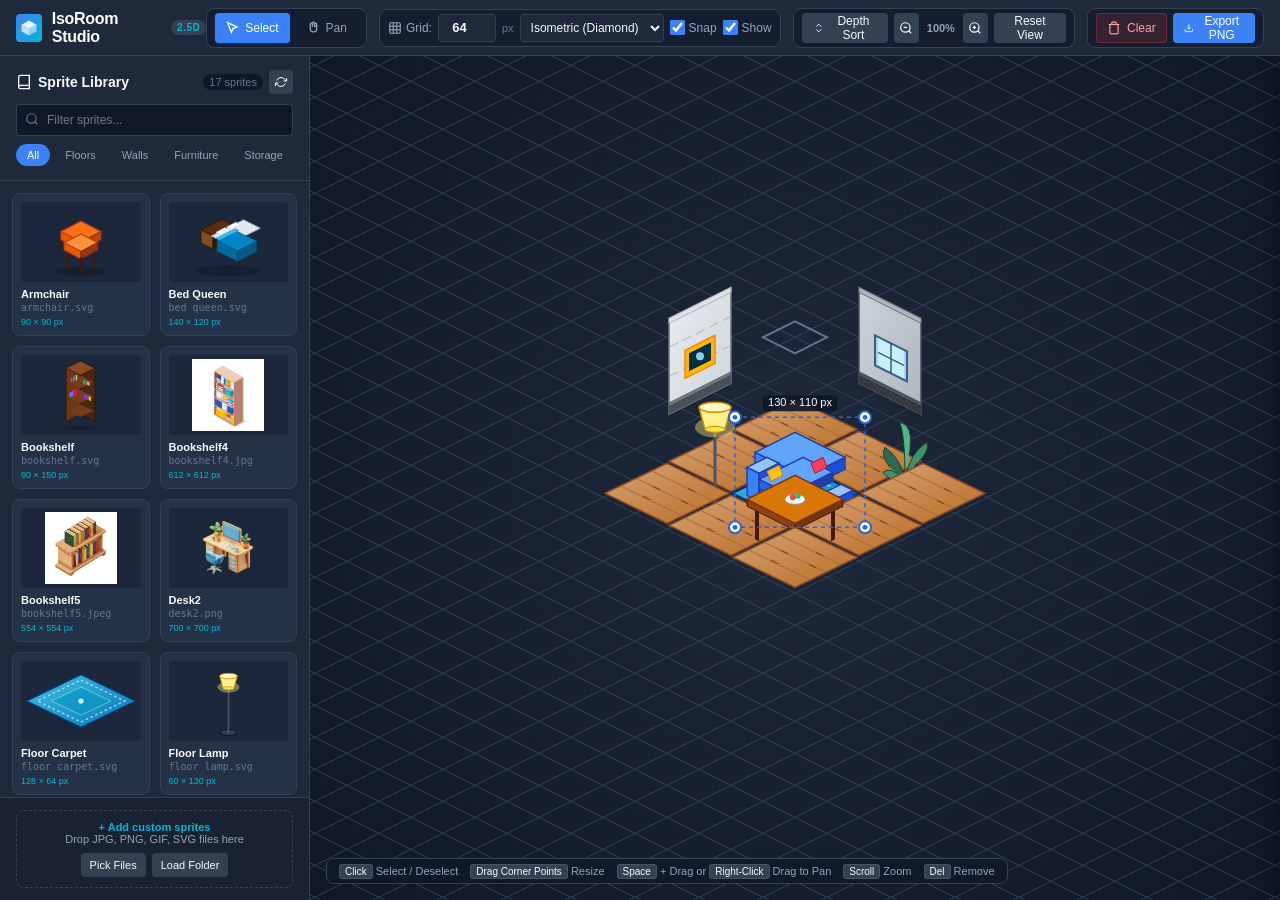
==== index.html @ b2d7d038 "initial" ====
<!DOCTYPE html>
<html lang="en">
<head>
  <meta charset="UTF-8">
  <meta name="viewport" content="width=device-width, initial-scale=1.0">
  <title>Isometric Room Designer</title>
  <link rel="stylesheet" href="css/style.css">
  <link rel="icon" href="data:image/svg+xml,<svg xmlns='http://www.w3.org/2000/svg' viewBox='0 0 24 24' fill='%233b82f6'><polygon points='12,2 22,7 12,12 2,7'/><polygon points='2,7 12,12 12,22 2,17' fill='%231d4ed8'/><polygon points='22,7 12,12 12,22 22,17' fill='%232563eb'/></svg>">
</head>
<body>

  <!-- Top App Navigation & Toolbar -->
  <header class="app-header">
    <div class="brand">
      <div class="brand-icon">
        <svg width="18" height="18" viewBox="0 0 24 24" fill="currentColor">
          <polygon points="12,2 22,7.5 12,13 2,7.5" opacity="0.9"/>
          <polygon points="2,7.5 12,13 12,22 2,16.5" opacity="0.7"/>
          <polygon points="22,7.5 12,13 12,22 22,16.5" opacity="0.5"/>
        </svg>
      </div>
      <h1>IsoRoom Studio</h1>
      <span class="brand-badge">2.5D</span>
    </div>

    <div class="toolbar">
      <!-- Tool Selection (Select vs Pan) -->
      <div class="tool-group">
        <button id="btnToolSelect" class="btn btn-tool active" title="Select Tool (V) - Click to select and move sprites">
          <svg width="13" height="13" viewBox="0 0 24 24" fill="none" stroke="currentColor" stroke-width="2.5">
            <path d="M3 3l7 18 3-7 7-3L3 3z"/>
          </svg>
          Select
        </button>
        <button id="btnToolPan" class="btn btn-tool" title="Pan Tool (H) - Drag anywhere to pan the room canvas">
          <svg width="13" height="13" viewBox="0 0 24 24" fill="none" stroke="currentColor" stroke-width="2.5">
            <path d="M18 11V6a2 2 0 0 0-2-2 2 2 0 0 0-2 2v3M14 10V4a2 2 0 0 0-2-2 2 2 0 0 0-2 2v6M10 10.5V6a2 2 0 0 0-2-2 2 2 0 0 0-2 2v8M6 14a6 6 0 0 0 12 0v-3a2 2 0 0 0-2-2 2 2 0 0 0-2 2"/>
          </svg>
          Pan
        </button>
      </div>

      <!-- Grid Controls -->
      <div class="tool-group">
        <label for="gridSizeInput" title="Tile width for grid">
          <svg width="14" height="14" viewBox="0 0 24 24" fill="none" stroke="currentColor" stroke-width="2">
            <rect x="3" y="3" width="18" height="18" rx="2"/>
            <line x1="3" y1="9" x2="21" y2="9"/>
            <line x1="3" y1="15" x2="21" y2="15"/>
            <line x1="9" y1="3" x2="9" y2="21"/>
            <line x1="15" y1="3" x2="15" y2="21"/>
          </svg>
          Grid:
        </label>
        <input type="number" id="gridSizeInput" class="tool-input-number" min="8" max="256" step="8" value="64" title="Grid Size (px)">
        <span style="font-size: 11px; color: var(--text-dim);">px</span>

        <select id="gridTypeSelect" class="tool-select" title="Grid Projection Style">
          <option value="isometric" selected>Isometric (Diamond)</option>
          <option value="rectangular">Orthogonal (Square)</option>
        </select>

        <label class="toggle-label" title="Snap sprite movement to grid">
          <input type="checkbox" id="snapToggle" checked>
          Snap
        </label>

        <label class="toggle-label" title="Show/Hide grid lines">
          <input type="checkbox" id="showGridToggle" checked>
          Show
        </label>
      </div>

      <!-- Depth Sorting & View Tools -->
      <div class="tool-group">
        <button id="btnAutoSort" class="btn" title="Sort sprites by isometric depth (bottom Y)">
          <svg width="14" height="14" viewBox="0 0 24 24" fill="none" stroke="currentColor" stroke-width="2">
            <polyline points="7 15 12 20 17 15"/>
            <polyline points="7 9 12 4 17 9"/>
          </svg>
          Depth Sort
        </button>

        <button id="btnZoomOut" class="btn btn-icon-only" title="Zoom Out (-)">
          <svg width="14" height="14" viewBox="0 0 24 24" fill="none" stroke="currentColor" stroke-width="2">
            <circle cx="11" cy="11" r="8"/><line x1="21" y1="21" x2="16.65" y2="16.65"/><line x1="8" y1="11" x2="14" y2="11"/>
          </svg>
        </button>
        <span id="zoomPercent" style="font-size: 11px; font-weight: 600; width: 38px; text-align: center; color: var(--text-muted);">100%</span>
        <button id="btnZoomIn" class="btn btn-icon-only" title="Zoom In (+)">
          <svg width="14" height="14" viewBox="0 0 24 24" fill="none" stroke="currentColor" stroke-width="2">
            <circle cx="11" cy="11" r="8"/><line x1="21" y1="21" x2="16.65" y2="16.65"/><line x1="11" y1="8" x2="11" y2="14"/><line x1="8" y1="11" x2="14" y2="11"/>
          </svg>
        </button>
        <button id="btnResetView" class="btn" title="Center view & reset zoom">Reset View</button>
      </div>

      <!-- Project Actions -->
      <div class="tool-group">
        <button id="btnClear" class="btn btn-danger" title="Clear all sprites from canvas">
          <svg width="14" height="14" viewBox="0 0 24 24" fill="none" stroke="currentColor" stroke-width="2">
            <polyline points="3 6 5 6 21 6"/><path d="M19 6v14a2 2 0 0 1-2 2H7a2 2 0 0 1-2-2V6m3 0V4a2 2 0 0 1 2-2h4a2 2 0 0 1 2 2v2"/>
          </svg>
          Clear
        </button>
        <button id="btnExport" class="btn btn-primary" title="Export canvas drawing as PNG image">
          <svg width="14" height="14" viewBox="0 0 24 24" fill="none" stroke="currentColor" stroke-width="2">
            <path d="M21 15v4a2 2 0 0 1-2 2H5a2 2 0 0 1-2-2v-4"/><polyline points="7 10 12 15 17 10"/><line x1="12" y1="15" x2="12" y2="3"/>
          </svg>
          Export PNG
        </button>
      </div>
    </div>
  </header>

  <!-- Main Work Area -->
  <main class="app-body">

    <!-- Left Sidebar: Sprite Library -->
    <aside class="sidebar-library">
      <div class="library-header">
        <div class="library-title">
          <h2>
            <svg width="16" height="16" viewBox="0 0 24 24" fill="none" stroke="currentColor" stroke-width="2">
              <path d="M4 19.5A2.5 2.5 0 0 1 6.5 17H20"/>
              <path d="M6.5 2H20v20H6.5A2.5 2.5 0 0 1 4 19.5v-15A2.5 2.5 0 0 1 6.5 2z"/>
            </svg>
            Sprite Library
          </h2>
          <div style="display: flex; align-items: center; gap: 6px;">
            <span id="libraryCount" class="library-count">0 sprites</span>
            <button id="btnRefreshLibrary" class="btn btn-icon-only" style="width: 24px; height: 24px; padding: 0;" title="Refresh & re-scan assets folder">
              <svg width="12" height="12" viewBox="0 0 24 24" fill="none" stroke="currentColor" stroke-width="2">
                <polyline points="23 4 23 10 17 10"/>
                <polyline points="1 20 1 14 7 14"/>
                <path d="M3.51 9a9 9 0 0 1 14.85-3.36L23 10M1 14l4.64 4.36A9 9 0 0 0 20.49 15"/>
              </svg>
            </button>
          </div>
        </div>

        <div class="search-box">
          <svg class="search-icon" width="14" height="14" viewBox="0 0 24 24" fill="none" stroke="currentColor" stroke-width="2">
            <circle cx="11" cy="11" r="8"/><line x1="21" y1="21" x2="16.65" y2="16.65"/>
          </svg>
          <input type="text" id="spriteSearchInput" placeholder="Filter sprites...">
        </div>

        <div class="category-tabs" id="categoryTabs">
          <!-- Rendered dynamically -->
        </div>
      </div>

      <!-- Scrollable Library Grid -->
      <div class="library-grid" id="libraryGrid">
        <!-- Rendered dynamically -->
      </div>

      <!-- Upload Custom Sprites Dropzone -->
      <div class="library-upload">
        <div class="upload-dropzone" id="uploadDropzone">
          <input type="file" id="spriteFileInput" multiple accept="image/*,.svg,.png,.jpg,.jpeg,.gif,.webp" style="display: none;">
          <input type="file" id="folderFileInput" webkitdirectory directory multiple style="display: none;">
          <p class="upload-text">
            <span class="upload-highlight">+ Add custom sprites</span>
            <br>Drop JPG, PNG, GIF, SVG files here
          </p>
          <div style="display: flex; gap: 6px; margin-top: 8px; justify-content: center;">
            <button type="button" id="btnPickFiles" class="btn" style="height: 24px; font-size: 11px; padding: 0 8px;">Pick Files</button>
            <button type="button" id="btnPickFolder" class="btn" style="height: 24px; font-size: 11px; padding: 0 8px;" title="Select entire assets folder to import all images at once">Load Folder</button>
          </div>
        </div>
      </div>
    </aside>

    <!-- Center Canvas Workspace -->
    <section class="canvas-viewport" id="canvasViewport">
      <canvas id="roomCanvas"></canvas>

      <!-- Keyboard & Navigation Hint -->
      <div class="canvas-hint">
        <span><kbd>Click</kbd> Select / Deselect</span>
        <span><kbd>Drag Corner Points</kbd> Resize</span>
        <span><kbd>Space</kbd> + Drag or <kbd>Right-Click</kbd> Drag to Pan</span>
        <span><kbd>Scroll</kbd> Zoom</span>
        <span><kbd>Del</kbd> Remove</span>
      </div>
    </section>

    <!-- Slide-out Inspector Panel (Right) -->
    <aside class="inspector-panel" id="inspectorPanel">
      <div class="inspector-header">
        <h3 class="inspector-title">
          <svg width="15" height="15" viewBox="0 0 24 24" fill="none" stroke="currentColor" stroke-width="2">
            <circle cx="12" cy="12" r="10"/><line x1="12" y1="16" x2="12" y2="12"/><line x1="12" y1="8" x2="12.01" y2="8"/>
          </svg>
          Sprite Inspector
        </h3>
        <button id="btnCloseInspector" class="btn-close-inspector" title="Close Panel (Deselect)">✕</button>
      </div>

      <div class="inspector-body">
        <!-- Selected Sprite Preview -->
        <div class="inspector-preview-box">
          <img id="inspPreviewImg" src="" alt="Selected Sprite">
        </div>

        <!-- Remove Background Action -->
        <button id="btnOpenBgRemover" class="btn btn-wand" style="width: 100%; height: 32px;" title="Remove white or solid background and make transparent">
          <svg width="14" height="14" viewBox="0 0 24 24" fill="none" stroke="currentColor" stroke-width="2">
            <path d="M15 4V2m0 16v-2m6-6h-2M4 12H2m15.5-5.5l-1.5 1.5M6 18l-1.5 1.5M17.5 17.5L16 16M6 6L4.5 4.5M14 9l-9 9 2 2 9-9z"/>
          </svg>
          Remove Background
        </button>

        <!-- File Details -->
        <div class="inspector-section">
          <span class="section-label">Sprite Details</span>
          <div class="info-table">
            <div class="info-row">
              <span class="info-key">Filename</span>
              <span class="info-val" id="inspFilename">-</span>
            </div>
            <div class="info-row">
              <span class="info-key">Original Size</span>
              <span class="info-val" id="inspOrigDimensions">-</span>
            </div>
            <div class="info-row">
              <span class="info-key">Canvas Position</span>
              <span class="info-val" id="inspPosition">X: 0, Y: 0</span>
            </div>
          </div>
        </div>

        <!-- Dimensions & Resize Controls -->
        <div class="inspector-section">
          <span class="section-label">Resize Sprite</span>
          <div class="dimension-editor">
            <div class="dim-row">
              <div class="dim-input-group">
                <label for="inspWidthInput">Width</label>
                <div class="dim-input-wrapper">
                  <input type="number" id="inspWidthInput" min="10" step="1">
                  <span class="dim-unit">px</span>
                </div>
              </div>

              <!-- Aspect Lock Toggle -->
              <div class="dim-aspect-lock">
                <button type="button" id="btnToggleAspect" title="Aspect Ratio Locked (Click to toggle)">
                  <svg id="aspectLockIcon" width="16" height="16" viewBox="0 0 24 24" fill="none" stroke="currentColor" stroke-width="2">
                    <rect x="3" y="11" width="18" height="11" rx="2" ry="2"/>
                    <path d="M7 11V7a5 5 0 0 1 10 0v4"/>
                  </svg>
                </button>
              </div>

              <div class="dim-input-group">
                <label for="inspHeightInput">Height</label>
                <div class="dim-input-wrapper">
                  <input type="number" id="inspHeightInput" min="10" step="1">
                  <span class="dim-unit">px</span>
                </div>
              </div>
            </div>

            <!-- Quick Scale Presets -->
            <div class="preset-buttons">
              <button class="preset-btn" data-scale="0.5">50%</button>
              <button class="preset-btn" data-scale="0.75">75%</button>
              <button class="preset-btn" data-scale="1.0">100%</button>
              <button class="preset-btn" data-scale="1.5">150%</button>
              <button class="preset-btn" data-scale="2.0">200%</button>
            </div>

            <!-- Prominent Set Button -->
            <button id="btnSetDimensions" class="btn btn-primary btn-set-dimensions" title="Apply entered dimensions to the sprite on canvas">
              <svg width="14" height="14" viewBox="0 0 24 24" fill="none" stroke="currentColor" stroke-width="2">
                <polyline points="20 6 9 17 4 12"/>
              </svg>
              Set Dimensions
            </button>
          </div>
        </div>

        <!-- Layer Ordering -->
        <div class="inspector-section">
          <span class="section-label">Layer Arrangement</span>
          <div class="layer-controls">
            <button id="btnBringForward" class="btn" title="Bring Forward">
              <svg width="13" height="13" viewBox="0 0 24 24" fill="none" stroke="currentColor" stroke-width="2">
                <polyline points="18 15 12 9 6 15"/>
              </svg>
              Forward
            </button>
            <button id="btnSendBackward" class="btn" title="Send Backward">
              <svg width="13" height="13" viewBox="0 0 24 24" fill="none" stroke="currentColor" stroke-width="2">
                <polyline points="6 9 12 15 18 9"/>
              </svg>
              Backward
            </button>
            <button id="btnBringToFront" class="btn" title="Bring to Front">
              <svg width="13" height="13" viewBox="0 0 24 24" fill="none" stroke="currentColor" stroke-width="2">
                <polyline points="18 12 12 6 6 12"/><polyline points="18 18 12 12 6 18"/>
              </svg>
              To Front
            </button>
            <button id="btnSendToBack" class="btn" title="Send to Back">
              <svg width="13" height="13" viewBox="0 0 24 24" fill="none" stroke="currentColor" stroke-width="2">
                <polyline points="6 6 12 12 18 6"/><polyline points="6 12 12 18 18 12"/>
              </svg>
              To Back
            </button>
          </div>
        </div>

        <!-- Inspector Actions: Duplicate & Remove -->
        <div class="inspector-actions">
          <button id="btnDuplicate" class="btn" title="Duplicate selected sprite (Ctrl+D)">
            <svg width="14" height="14" viewBox="0 0 24 24" fill="none" stroke="currentColor" stroke-width="2">
              <rect x="9" y="9" width="13" height="13" rx="2" ry="2"/>
              <path d="M5 15H4a2 2 0 0 1-2-2V4a2 2 0 0 1 2-2h9a2 2 0 0 1 2 2v1"/>
            </svg>
            Duplicate Sprite
          </button>
          <button id="btnRemoveSprite" class="btn btn-danger" title="Remove sprite from canvas (Del)">
            <svg width="14" height="14" viewBox="0 0 24 24" fill="none" stroke="currentColor" stroke-width="2">
              <polyline points="3 6 5 6 21 6"/><path d="M19 6v14a2 2 0 0 1-2 2H7a2 2 0 0 1-2-2V6m3 0V4a2 2 0 0 1 2-2h4a2 2 0 0 1 2 2v2"/>
            </svg>
            Remove Sprite
          </button>
        </div>
      </div>
    </aside>

  </main>

  <div class="toast-container" id="toastContainer"></div>

  <!-- Background Removal Modal -->
  <div class="modal-backdrop" id="bgRemoverModal">
    <div class="modal-dialog">
      <div class="modal-header">
        <h3 class="modal-title">
          <svg width="18" height="18" viewBox="0 0 24 24" fill="none" stroke="currentColor" stroke-width="2">
            <path d="M14 9l-9 9 2 2 9-9z"/><path d="M18 2v4m2-2h-4"/>
          </svg>
          Remove Background &amp; Make Transparent
        </h3>
        <button id="btnCloseBgModal" class="btn-close-inspector" title="Close">✕</button>
      </div>

      <div class="modal-body">
        <!-- Split Before / After View -->
        <div class="bg-compare-grid">
          <div class="compare-col">
            <div class="compare-header">Original Image</div>
            <div class="compare-view-box">
              <img id="bgOriginalImg" src="" alt="Original" style="cursor: crosshair;">
            </div>
          </div>
          <div class="compare-col">
            <div class="compare-header">
              <span>Transparent Result</span>
              <span style="font-size: 10px; color: var(--accent); text-transform: none;">Checkerboard = Transparent</span>
            </div>
            <div class="compare-view-box transparency-checker">
              <canvas id="bgResultCanvas"></canvas>
            </div>
          </div>
        </div>

        <!-- Controls Card -->
        <div class="bg-controls-card">
          <div class="bg-controls-row">
            <!-- Background Color Picker -->
            <div class="bg-control-item">
              <label for="bgColorPicker">Background Color:</label>
              <div class="color-picker-wrap">
                <input type="color" id="bgColorPicker" class="color-swatch-input" value="#ffffff">
                <span id="bgColorHex" style="font-family: monospace; font-size: 12px; color: var(--text-muted);">#ffffff</span>
                <button type="button" id="btnEyedropper" class="btn" style="height: 28px; padding: 0 8px; font-size: 11px;" title="Pick color by clicking on original image">
                  <svg width="12" height="12" viewBox="0 0 24 24" fill="none" stroke="currentColor" stroke-width="2">
                    <path d="M19 11l-8-8-8.5 8.5a2.12 2.12 0 0 0 0 3L6 18l1.5-1.5L9 18l6-6"/>
                  </svg>
                  Eyedrop
                </button>
              </div>
            </div>

            <!-- Tolerance Slider -->
            <div class="bg-control-item">
              <label for="bgTolerance">Tolerance: <span id="bgToleranceVal" style="color: var(--primary); font-weight: 700;">20%</span></label>
              <div class="tolerance-slider-wrap">
                <input type="range" id="bgTolerance" class="tolerance-slider" min="1" max="80" value="20">
              </div>
            </div>
          </div>

          <div class="bg-controls-row">
            <!-- Mode Radio -->
            <div class="bg-control-item">
              <label>Detection:</label>
              <div class="mode-radio-group">
                <label class="mode-radio-label" title="Only removes background from outer borders inward, keeping white details inside intact">
                  <input type="radio" name="bgMode" value="contiguous" checked>
                  Edges only (Recommended)
                </label>
                <label class="mode-radio-label" title="Removes matching color everywhere in the image">
                  <input type="radio" name="bgMode" value="global">
                  Entire image
                </label>
              </div>
            </div>

            <!-- Smooth Edges Toggle -->
            <div class="bg-control-item">
              <label class="toggle-label" title="Blends edges smoothly to avoid jagged white outlines">
                <input type="checkbox" id="bgSmoothEdges" checked>
                Smooth Edges (Anti-alias)
              </label>
            </div>
          </div>
        </div>
      </div>

      <div class="modal-footer">
        <button id="btnCancelBgModal" class="btn">Cancel</button>

        <div class="modal-footer-actions">
          <button id="btnDownloadTransparentPng" class="btn" title="Download transparent PNG file to your computer">
            <svg width="14" height="14" viewBox="0 0 24 24" fill="none" stroke="currentColor" stroke-width="2">
              <path d="M21 15v4a2 2 0 0 1-2 2H5a2 2 0 0 1-2-2v-4"/><polyline points="7 10 12 15 17 10"/><line x1="12" y1="15" x2="12" y2="3"/>
            </svg>
            Download PNG
          </button>
          <button id="btnSaveToAssets" class="btn" title="Save directly into assets/sprites folder on disk">
            <svg width="14" height="14" viewBox="0 0 24 24" fill="none" stroke="currentColor" stroke-width="2">
              <path d="M19 21H5a2 2 0 0 1-2-2V5a2 2 0 0 1 2-2h11l5 5v11a2 2 0 0 1-2 2z"/>
              <polyline points="17 21 17 13 7 13 7 21"/>
            </svg>
            Save to Assets
          </button>
          <button id="btnApplyTransparent" class="btn btn-primary" title="Apply transparent background to sprite on canvas">
            <svg width="14" height="14" viewBox="0 0 24 24" fill="none" stroke="currentColor" stroke-width="2">
              <polyline points="20 6 9 17 4 12"/>
            </svg>
            Apply to Sprite
          </button>
        </div>
      </div>
    </div>
  </div>

  <!-- Scripts -->
  <script src="assets/manifest.js"></script>
  <script src="js/sprites.js"></script>
  <script src="js/bg_remover.js"></script>
  <script src="js/canvas.js"></script>
  <script src="js/app.js"></script>
</body>
</html>
---- css/style.css ----
/* ==========================================================================
   Isometric Room Designer - Stylesheet
   ========================================================================== */

:root {
  --bg-main: #0f172a;
  --bg-panel: #1e293b;
  --bg-panel-light: #334155;
  --bg-card: #243248;
  --bg-card-hover: #2d3d57;
  --border-color: #334155;
  --border-focus: #3b82f6;
  --text-main: #f8fafc;
  --text-muted: #94a3b8;
  --text-dim: #64748b;
  --primary: #3b82f6;
  --primary-hover: #2563eb;
  --accent: #06b6d4;
  --danger: #ef4444;
  --danger-hover: #dc2626;
  --success: #10b981;
  --radius-sm: 4px;
  --radius-md: 8px;
  --radius-lg: 12px;
  --shadow-sm: 0 1px 3px rgba(0, 0, 0, 0.3);
  --shadow-md: 0 4px 12px rgba(0, 0, 0, 0.4);
  --shadow-lg: 0 10px 25px rgba(0, 0, 0, 0.5);
  --sidebar-width: 310px;
  --inspector-width: 320px;
  --header-height: 56px;
  --transition: all 0.2s cubic-bezier(0.16, 1, 0.3, 1);
}

* {
  box-sizing: border-box;
  margin: 0;
  padding: 0;
}

body {
  font-family: -apple-system, BlinkMacSystemFont, "Segoe UI", Roboto, Helvetica, Arial, sans-serif;
  background-color: var(--bg-main);
  color: var(--text-main);
  overflow: hidden;
  height: 100vh;
  width: 100vw;
  display: flex;
  flex-direction: column;
  user-select: none;
}

/* Header / App Bar */
.app-header {
  height: var(--header-height);
  background-color: var(--bg-panel);
  border-bottom: 1px solid var(--border-color);
  display: flex;
  align-items: center;
  justify-content: space-between;
  padding: 0 16px;
  z-index: 30;
  flex-shrink: 0;
}

.brand {
  display: flex;
  align-items: center;
  gap: 10px;
}

.brand-icon {
  width: 28px;
  height: 28px;
  display: flex;
  align-items: center;
  justify-content: center;
  background: linear-gradient(135deg, #3b82f6, #06b6d4);
  border-radius: var(--radius-sm);
  color: white;
}

.brand h1 {
  font-size: 16px;
  font-weight: 700;
  letter-spacing: -0.3px;
  color: #fff;
}

.brand-badge {
  font-size: 10px;
  text-transform: uppercase;
  font-weight: 700;
  letter-spacing: 0.5px;
  background: var(--bg-panel-light);
  color: var(--accent);
  padding: 2px 6px;
  border-radius: 999px;
}

/* Toolbar Controls */
.toolbar {
  display: flex;
  align-items: center;
  gap: 12px;
}

.tool-group {
  display: flex;
  align-items: center;
  gap: 6px;
  background: rgba(15, 23, 42, 0.6);
  padding: 4px 8px;
  border-radius: var(--radius-md);
  border: 1px solid var(--border-color);
}

.tool-group label {
  font-size: 12px;
  color: var(--text-muted);
  display: flex;
  align-items: center;
  gap: 4px;
}

.tool-input-number {
  width: 58px;
  height: 28px;
  background: var(--bg-panel);
  border: 1px solid var(--border-color);
  border-radius: var(--radius-sm);
  color: var(--text-main);
  text-align: center;
  font-size: 13px;
  font-weight: 600;
  outline: none;
}

.tool-input-number:focus {
  border-color: var(--primary);
}

.tool-select {
  height: 28px;
  background: var(--bg-panel);
  border: 1px solid var(--border-color);
  border-radius: var(--radius-sm);
  color: var(--text-main);
  font-size: 12px;
  padding: 0 6px;
  outline: none;
}

.tool-select:focus {
  border-color: var(--primary);
}

.btn {
  display: inline-flex;
  align-items: center;
  justify-content: center;
  gap: 6px;
  height: 30px;
  padding: 0 10px;
  font-size: 12px;
  font-weight: 500;
  border-radius: var(--radius-sm);
  border: 1px solid transparent;
  cursor: pointer;
  transition: var(--transition);
  outline: none;
  color: var(--text-main);
  background: var(--bg-panel-light);
}

.btn:hover {
  background: #475569;
}

.btn-tool {
  background: transparent;
  color: var(--text-muted);
}

.btn-tool:hover {
  background: var(--bg-panel-light);
  color: var(--text-main);
}

.btn-tool.active {
  background: var(--primary);
  color: white;
  box-shadow: 0 1px 3px rgba(37, 99, 235, 0.4);
}

.btn-primary {
  background: var(--primary);
  color: white;
}

.btn-primary:hover {
  background: var(--primary-hover);
}

.btn-danger {
  background: rgba(239, 68, 68, 0.15);
  border-color: rgba(239, 68, 68, 0.3);
  color: #fca5a5;
}

.btn-danger:hover {
  background: var(--danger);
  color: white;
}

.btn-icon-only {
  width: 30px;
  height: 30px;
  padding: 0;
}

.toggle-label {
  display: inline-flex;
  align-items: center;
  gap: 6px;
  cursor: pointer;
  font-size: 12px;
  color: var(--text-muted);
}

.toggle-label input[type="checkbox"] {
  accent-color: var(--primary);
  width: 15px;
  height: 15px;
  cursor: pointer;
}

/* Main Layout */
.app-body {
  flex: 1;
  display: flex;
  position: relative;
  overflow: hidden;
}

/* Sidebar (Library) */
.sidebar-library {
  width: var(--sidebar-width);
  background-color: var(--bg-panel);
  border-right: 1px solid var(--border-color);
  display: flex;
  flex-direction: column;
  flex-shrink: 0;
  z-index: 10;
}

.library-header {
  padding: 14px 16px 10px;
  border-bottom: 1px solid var(--border-color);
}

.library-title {
  display: flex;
  align-items: center;
  justify-content: space-between;
  margin-bottom: 10px;
}

.library-title h2 {
  font-size: 14px;
  font-weight: 600;
  color: var(--text-main);
  display: flex;
  align-items: center;
  gap: 6px;
}

.library-count {
  font-size: 11px;
  color: var(--text-dim);
  background: var(--bg-main);
  padding: 2px 6px;
  border-radius: 10px;
}

.search-box {
  position: relative;
  margin-bottom: 8px;
}

.search-box input {
  width: 100%;
  height: 32px;
  background: var(--bg-main);
  border: 1px solid var(--border-color);
  border-radius: var(--radius-sm);
  color: var(--text-main);
  padding: 0 10px 0 30px;
  font-size: 12px;
  outline: none;
}

.search-box input:focus {
  border-color: var(--primary);
}

.search-icon {
  position: absolute;
  left: 9px;
  top: 8px;
  color: var(--text-dim);
  pointer-events: none;
}

.category-tabs {
  display: flex;
  gap: 4px;
  overflow-x: auto;
  padding-bottom: 4px;
  scrollbar-width: none;
}

.category-tabs::-webkit-scrollbar {
  display: none;
}

.cat-tab {
  padding: 4px 10px;
  font-size: 11px;
  font-weight: 500;
  background: transparent;
  color: var(--text-muted);
  border-radius: 999px;
  border: 1px solid transparent;
  cursor: pointer;
  white-space: nowrap;
  transition: var(--transition);
}

.cat-tab:hover {
  color: var(--text-main);
  background: var(--bg-panel-light);
}

.cat-tab.active {
  background: var(--primary);
  color: white;
}

/* Library Grid */
.library-grid {
  flex: 1;
  overflow-y: auto;
  padding: 12px;
  display: grid;
  grid-template-columns: repeat(2, 1fr);
  gap: 10px;
  align-content: start;
}

.sprite-card {
  background: var(--bg-card);
  border: 1px solid var(--border-color);
  border-radius: var(--radius-md);
  padding: 8px;
  display: flex;
  flex-direction: column;
  cursor: pointer;
  transition: var(--transition);
  position: relative;
  user-select: none;
}

.sprite-card:hover {
  background: var(--bg-card-hover);
  border-color: var(--primary);
  transform: translateY(-2px);
  box-shadow: var(--shadow-sm);
}

.sprite-thumb-wrap {
  width: 100%;
  height: 80px;
  display: flex;
  align-items: center;
  justify-content: center;
  background: rgba(15, 23, 42, 0.4);
  border-radius: var(--radius-sm);
  margin-bottom: 6px;
  overflow: hidden;
  padding: 4px;
}

.sprite-thumb {
  max-width: 100%;
  max-height: 100%;
  object-fit: contain;
  pointer-events: none;
}

.sprite-meta {
  display: flex;
  flex-direction: column;
  gap: 2px;
}

.sprite-name {
  font-size: 11px;
  font-weight: 600;
  color: var(--text-main);
  white-space: nowrap;
  overflow: hidden;
  text-overflow: ellipsis;
}

.sprite-filename {
  font-size: 10px;
  color: var(--text-dim);
  font-family: monospace;
  white-space: nowrap;
  overflow: hidden;
  text-overflow: ellipsis;
}

.sprite-dim-tag {
  font-size: 9px;
  color: var(--accent);
  margin-top: 2px;
}

.sprite-add-overlay {
  position: absolute;
  bottom: 8px;
  right: 8px;
  width: 22px;
  height: 22px;
  border-radius: 50%;
  background: var(--primary);
  color: white;
  display: flex;
  align-items: center;
  justify-content: center;
  opacity: 0;
  transform: scale(0.8);
  transition: var(--transition);
}

.sprite-wand-btn {
  position: absolute;
  top: 8px;
  right: 8px;
  width: 22px;
  height: 22px;
  border-radius: 50%;
  background: rgba(139, 92, 246, 0.85);
  color: white;
  display: flex;
  align-items: center;
  justify-content: center;
  border: none;
  cursor: pointer;
  opacity: 0;
  transform: scale(0.8);
  transition: var(--transition);
  z-index: 2;
}

.sprite-wand-btn:hover {
  background: #7c3aed;
  transform: scale(1.1);
}

.sprite-card:hover .sprite-add-overlay,
.sprite-card:hover .sprite-wand-btn {
  opacity: 1;
  transform: scale(1);
}

/* Upload Section */
.library-upload {
  padding: 12px 16px;
  border-top: 1px solid var(--border-color);
  background: rgba(15, 23, 42, 0.4);
}

.upload-dropzone {
  border: 1px dashed var(--border-color);
  border-radius: var(--radius-md);
  padding: 10px;
  text-align: center;
  cursor: pointer;
  transition: var(--transition);
}

.upload-dropzone:hover,
.upload-dropzone.drag-active {
  border-color: var(--accent);
  background: rgba(6, 182, 212, 0.08);
}

.upload-text {
  font-size: 11px;
  color: var(--text-muted);
}

.upload-highlight {
  color: var(--accent);
  font-weight: 600;
}

/* Canvas Viewport */
.canvas-viewport {
  flex: 1;
  height: 100%;
  position: relative;
  background: radial-gradient(circle at 50% 50%, #1e293b 0%, #0f172a 100%);
  overflow: hidden;
  cursor: default;
}

#roomCanvas {
  position: absolute;
  top: 0;
  left: 0;
  width: 100%;
  height: 100%;
  display: block;
}

/* Canvas Floating Hint */
.canvas-hint {
  position: absolute;
  bottom: 16px;
  left: 16px;
  background: rgba(15, 23, 42, 0.75);
  backdrop-filter: blur(8px);
  border: 1px solid var(--border-color);
  border-radius: var(--radius-md);
  padding: 6px 12px;
  font-size: 11px;
  color: var(--text-muted);
  display: flex;
  align-items: center;
  gap: 12px;
  pointer-events: none;
  z-index: 5;
}

.canvas-hint kbd {
  background: var(--bg-panel-light);
  color: var(--text-main);
  padding: 1px 5px;
  border-radius: 3px;
  font-size: 10px;
  font-family: inherit;
  border: 1px solid rgba(255, 255, 255, 0.1);
}

/* ==========================================================================
   Slide-out Inspector Panel (Right)
   ========================================================================== */
.inspector-panel {
  position: absolute;
  top: 0;
  right: 0;
  bottom: 0;
  width: var(--inspector-width);
  background: var(--bg-panel);
  border-left: 1px solid var(--border-color);
  box-shadow: var(--shadow-lg);
  z-index: 20;
  display: flex;
  flex-direction: column;
  transform: translateX(100%); /* Hidden by default */
  transition: transform 0.28s cubic-bezier(0.16, 1, 0.3, 1);
}

.inspector-panel.is-open {
  transform: translateX(0); /* Slide in when open */
}

.inspector-header {
  padding: 14px 16px;
  border-bottom: 1px solid var(--border-color);
  display: flex;
  align-items: center;
  justify-content: space-between;
}

.inspector-title {
  font-size: 13px;
  font-weight: 700;
  letter-spacing: -0.2px;
  color: var(--text-main);
  display: flex;
  align-items: center;
  gap: 6px;
}

.btn-close-inspector {
  background: transparent;
  border: none;
  color: var(--text-dim);
  font-size: 18px;
  cursor: pointer;
  padding: 4px;
  display: flex;
  align-items: center;
  justify-content: center;
  border-radius: var(--radius-sm);
  transition: var(--transition);
}

.btn-close-inspector:hover {
  color: var(--text-main);
  background: var(--bg-panel-light);
}

.inspector-body {
  flex: 1;
  overflow-y: auto;
  padding: 16px;
  display: flex;
  flex-direction: column;
  gap: 16px;
}

/* Preview Box in Inspector */
.inspector-preview-box {
  background: var(--bg-main);
  border: 1px solid var(--border-color);
  border-radius: var(--radius-md);
  padding: 12px;
  display: flex;
  align-items: center;
  justify-content: center;
  height: 120px;
}

.inspector-preview-box img {
  max-width: 100%;
  max-height: 100%;
  object-fit: contain;
}

/* Inspector Sections */
.inspector-section {
  display: flex;
  flex-direction: column;
  gap: 10px;
}

.section-label {
  font-size: 11px;
  text-transform: uppercase;
  font-weight: 700;
  letter-spacing: 0.6px;
  color: var(--text-dim);
}

.info-table {
  background: var(--bg-main);
  border: 1px solid var(--border-color);
  border-radius: var(--radius-md);
  overflow: hidden;
}

.info-row {
  display: flex;
  justify-content: space-between;
  align-items: center;
  padding: 8px 12px;
  border-bottom: 1px solid var(--border-color);
  font-size: 12px;
}

.info-row:last-child {
  border-bottom: none;
}

.info-key {
  color: var(--text-muted);
}

.info-val {
  color: var(--text-main);
  font-weight: 600;
  font-family: monospace;
  word-break: break-all;
  max-width: 170px;
  text-align: right;
}

/* Dimensions Editor */
.dimension-editor {
  background: var(--bg-main);
  border: 1px solid var(--border-color);
  border-radius: var(--radius-md);
  padding: 12px;
  display: flex;
  flex-direction: column;
  gap: 10px;
}

.dim-row {
  display: flex;
  align-items: center;
  gap: 8px;
}

.dim-input-group {
  flex: 1;
  display: flex;
  flex-direction: column;
  gap: 4px;
}

.dim-input-group label {
  font-size: 11px;
  color: var(--text-muted);
}

.dim-input-wrapper {
  position: relative;
  display: flex;
  align-items: center;
}

.dim-input-wrapper input {
  width: 100%;
  height: 32px;
  background: var(--bg-panel);
  border: 1px solid var(--border-color);
  border-radius: var(--radius-sm);
  color: var(--text-main);
  font-size: 13px;
  font-weight: 600;
  padding: 0 24px 0 8px;
  outline: none;
}

.dim-input-wrapper input:focus {
  border-color: var(--primary);
}

.dim-unit {
  position: absolute;
  right: 8px;
  font-size: 11px;
  color: var(--text-dim);
  pointer-events: none;
}

.dim-aspect-lock {
  padding-top: 18px;
  display: flex;
  align-items: center;
  justify-content: center;
  color: var(--text-dim);
}

.dim-aspect-lock button {
  background: transparent;
  border: none;
  cursor: pointer;
  color: var(--primary);
  display: flex;
  padding: 4px;
  border-radius: 4px;
}

.dim-aspect-lock button.unlocked {
  color: var(--text-dim);
}

.preset-buttons {
  display: flex;
  gap: 4px;
}

.preset-btn {
  flex: 1;
  height: 24px;
  background: var(--bg-panel);
  border: 1px solid var(--border-color);
  border-radius: var(--radius-sm);
  color: var(--text-muted);
  font-size: 10px;
  font-weight: 600;
  cursor: pointer;
  transition: var(--transition);
}

.preset-btn:hover {
  background: var(--bg-panel-light);
  color: var(--text-main);
  border-color: var(--primary);
}

.btn-set-dimensions {
  width: 100%;
  height: 34px;
  font-weight: 600;
}

/* Layer & Action Buttons */
.layer-controls {
  display: grid;
  grid-template-columns: repeat(2, 1fr);
  gap: 6px;
}

.inspector-actions {
  display: flex;
  flex-direction: column;
  gap: 8px;
  margin-top: auto;
  padding-top: 12px;
  border-top: 1px solid var(--border-color);
}

/* Toast Notifications */
.toast-container {
  position: fixed;
  top: 70px;
  right: 20px;
  z-index: 100;
  display: flex;
  flex-direction: column;
  gap: 8px;
  pointer-events: none;
}

.toast {
  background: rgba(15, 23, 42, 0.95);
  border: 1px solid var(--border-color);
  box-shadow: var(--shadow-md);
  color: white;
  padding: 8px 16px;
  border-radius: var(--radius-md);
  font-size: 12px;
  display: flex;
  align-items: center;
  gap: 8px;
  animation: toastFadeIn 0.25s ease-out;
}

@keyframes toastFadeIn {
  from { opacity: 0; transform: translateY(-8px); }
  to { opacity: 1; transform: translateY(0); }
}

/* Scrollbars */
::-webkit-scrollbar {
  width: 6px;
  height: 6px;
}

::-webkit-scrollbar-track {
  background: transparent;
}

::-webkit-scrollbar-thumb {
  background: var(--bg-panel-light);
  border-radius: 3px;
}

::-webkit-scrollbar-thumb:hover {
  background: var(--text-dim);
}

/* ==========================================================================
   Background Removal Modal & Transparency Checkerboard
   ========================================================================== */

.transparency-checker {
  background-color: #1e293b;
  background-image: 
    linear-gradient(45deg, #0f172a 25%, transparent 25%), 
    linear-gradient(-45deg, #0f172a 25%, transparent 25%), 
    linear-gradient(45deg, transparent 75%, #0f172a 75%), 
    linear-gradient(-45deg, transparent 75%, #0f172a 75%);
  background-size: 16px 16px;
  background-position: 0 0, 0 8px, 8px -8px, -8px 0px;
}

.modal-backdrop {
  position: fixed;
  top: 0;
  left: 0;
  width: 100vw;
  height: 100vh;
  background: rgba(15, 23, 42, 0.75);
  backdrop-filter: blur(6px);
  z-index: 1000;
  display: flex;
  align-items: center;
  justify-content: center;
  opacity: 0;
  pointer-events: none;
  transition: opacity 0.2s ease;
}

.modal-backdrop.is-active {
  opacity: 1;
  pointer-events: auto;
}

.modal-dialog {
  background: var(--bg-panel);
  border: 1px solid var(--border-color);
  border-radius: var(--radius-lg);
  box-shadow: var(--shadow-lg);
  width: 90%;
  max-width: 820px;
  max-height: 90vh;
  display: flex;
  flex-direction: column;
  overflow: hidden;
  transform: scale(0.96);
  transition: transform 0.2s cubic-bezier(0.16, 1, 0.3, 1);
}

.modal-backdrop.is-active .modal-dialog {
  transform: scale(1);
}

.modal-header {
  padding: 16px 20px;
  border-bottom: 1px solid var(--border-color);
  display: flex;
  align-items: center;
  justify-content: space-between;
}

.modal-title {
  font-size: 15px;
  font-weight: 700;
  display: flex;
  align-items: center;
  gap: 8px;
  color: var(--text-main);
}

.modal-body {
  padding: 20px;
  overflow-y: auto;
  display: flex;
  flex-direction: column;
  gap: 16px;
}

/* Split Comparison View */
.bg-compare-grid {
  display: grid;
  grid-template-columns: 1fr 1fr;
  gap: 16px;
  min-height: 260px;
}

.compare-col {
  display: flex;
  flex-direction: column;
  gap: 8px;
}

.compare-header {
  font-size: 11px;
  font-weight: 700;
  text-transform: uppercase;
  letter-spacing: 0.5px;
  color: var(--text-muted);
  display: flex;
  align-items: center;
  justify-content: space-between;
}

.compare-view-box {
  flex: 1;
  height: 240px;
  border: 1px solid var(--border-color);
  border-radius: var(--radius-md);
  overflow: hidden;
  display: flex;
  align-items: center;
  justify-content: center;
  position: relative;
  background: #0f172a;
}

.compare-view-box img,
.compare-view-box canvas {
  max-width: 92%;
  max-height: 92%;
  object-fit: contain;
  image-rendering: auto;
}

/* Controls inside modal */
.bg-controls-card {
  background: var(--bg-main);
  border: 1px solid var(--border-color);
  border-radius: var(--radius-md);
  padding: 14px 16px;
  display: flex;
  flex-direction: column;
  gap: 12px;
}

.bg-controls-row {
  display: flex;
  align-items: center;
  justify-content: space-between;
  gap: 16px;
  flex-wrap: wrap;
}

.bg-control-item {
  display: flex;
  align-items: center;
  gap: 10px;
}

.bg-control-item label {
  font-size: 12px;
  font-weight: 600;
  color: var(--text-muted);
}

.color-picker-wrap {
  display: flex;
  align-items: center;
  gap: 6px;
}

.color-swatch-input {
  -webkit-appearance: none;
  -moz-appearance: none;
  appearance: none;
  width: 28px;
  height: 28px;
  background: none;
  border: 1px solid var(--border-color);
  border-radius: var(--radius-sm);
  cursor: pointer;
  padding: 0;
}

.color-swatch-input::-webkit-color-swatch-wrapper {
  padding: 0;
}

.color-swatch-input::-webkit-color-swatch {
  border: none;
  border-radius: var(--radius-sm);
}

.tolerance-slider-wrap {
  display: flex;
  align-items: center;
  gap: 8px;
  min-width: 200px;
}

.tolerance-slider {
  flex: 1;
  accent-color: var(--primary);
  height: 5px;
  cursor: pointer;
}

.mode-radio-group {
  display: flex;
  gap: 12px;
}

.mode-radio-label {
  display: flex;
  align-items: center;
  gap: 5px;
  font-size: 12px;
  color: var(--text-main);
  cursor: pointer;
}

.mode-radio-label input[type="radio"] {
  accent-color: var(--primary);
  cursor: pointer;
}

.modal-footer {
  padding: 14px 20px;
  border-top: 1px solid var(--border-color);
  display: flex;
  align-items: center;
  justify-content: space-between;
  background: rgba(15, 23, 42, 0.5);
}

.modal-footer-actions {
  display: flex;
  align-items: center;
  gap: 8px;
}

.btn-wand {
  background: linear-gradient(135deg, #3b82f6, #8b5cf6);
  color: white;
  border: none;
}

.btn-wand:hover {
  background: linear-gradient(135deg, #2563eb, #7c3aed);
  transform: translateY(-1px);
}
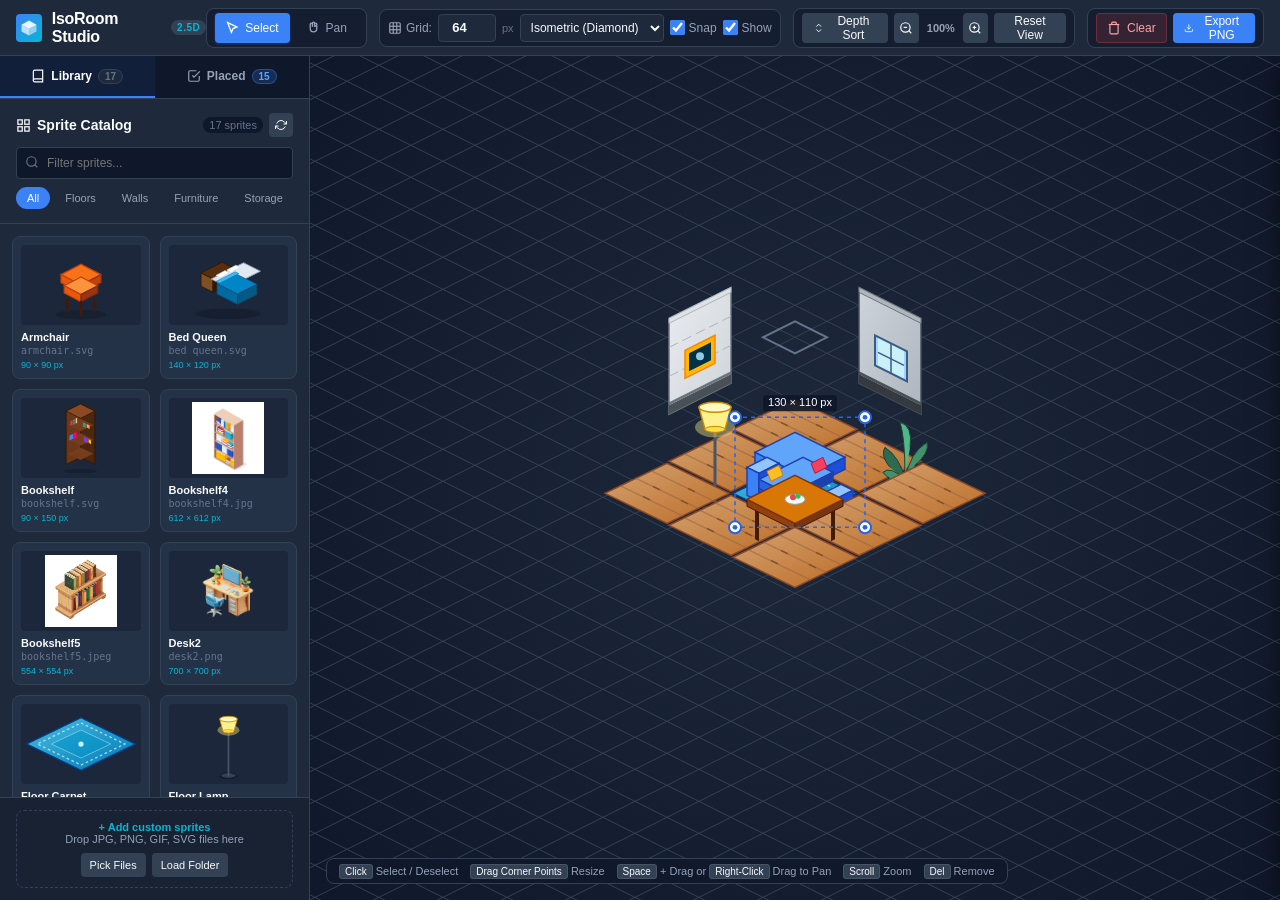
==== commit bbbc5781: "delete sprite from lib, can show assets on canvas, now uses php" ====
--- a/index.html
+++ b/index.html
@@ -116,59 +116,131 @@
   <!-- Main Work Area -->
   <main class="app-body">
 
-    <!-- Left Sidebar: Sprite Library -->
+    <!-- Left Sidebar: Sprite Library & Placed Assets Outliner -->
     <aside class="sidebar-library">
-      <div class="library-header">
-        <div class="library-title">
-          <h2>
-            <svg width="16" height="16" viewBox="0 0 24 24" fill="none" stroke="currentColor" stroke-width="2">
-              <path d="M4 19.5A2.5 2.5 0 0 1 6.5 17H20"/>
-              <path d="M6.5 2H20v20H6.5A2.5 2.5 0 0 1 4 19.5v-15A2.5 2.5 0 0 1 6.5 2z"/>
-            </svg>
-            Sprite Library
-          </h2>
-          <div style="display: flex; align-items: center; gap: 6px;">
-            <span id="libraryCount" class="library-count">0 sprites</span>
-            <button id="btnRefreshLibrary" class="btn btn-icon-only" style="width: 24px; height: 24px; padding: 0;" title="Refresh & re-scan assets folder">
-              <svg width="12" height="12" viewBox="0 0 24 24" fill="none" stroke="currentColor" stroke-width="2">
-                <polyline points="23 4 23 10 17 10"/>
-                <polyline points="1 20 1 14 7 14"/>
-                <path d="M3.51 9a9 9 0 0 1 14.85-3.36L23 10M1 14l4.64 4.36A9 9 0 0 0 20.49 15"/>
+      <!-- Main Sidebar Dual Switcher Tabs -->
+      <div class="sidebar-nav-tabs">
+        <button type="button" id="tabBtnLibrary" class="sidebar-nav-tab active" title="Browse available sprite library">
+          <svg width="14" height="14" viewBox="0 0 24 24" fill="none" stroke="currentColor" stroke-width="2">
+            <path d="M4 19.5A2.5 2.5 0 0 1 6.5 17H20"/>
+            <path d="M6.5 2H20v20H6.5A2.5 2.5 0 0 1 4 19.5v-15A2.5 2.5 0 0 1 6.5 2z"/>
+          </svg>
+          Library
+          <span id="tabCountLibrary" class="tab-badge">0</span>
+        </button>
+        <button type="button" id="tabBtnPlaced" class="sidebar-nav-tab" title="View, select, and manage sprites placed in the room">
+          <svg width="14" height="14" viewBox="0 0 24 24" fill="none" stroke="currentColor" stroke-width="2">
+            <polyline points="9 11 12 14 22 4"/>
+            <path d="M21 12v7a2 2 0 0 1-2 2H5a2 2 0 0 1-2-2V5a2 2 0 0 1 2-2h11"/>
+          </svg>
+          Placed
+          <span id="tabCountPlaced" class="tab-badge tab-badge-highlight">0</span>
+        </button>
+      </div>
+
+      <!-- Tab Content 1: Sprite Library View -->
+      <div id="tabContentLibrary" class="sidebar-tab-pane active">
+        <div class="library-header">
+          <div class="library-title">
+            <h2>
+              <svg width="15" height="15" viewBox="0 0 24 24" fill="none" stroke="currentColor" stroke-width="2">
+                <rect x="3" y="3" width="7" height="7"/>
+                <rect x="14" y="3" width="7" height="7"/>
+                <rect x="14" y="14" width="7" height="7"/>
+                <rect x="3" y="14" width="7" height="7"/>
               </svg>
+              Sprite Catalog
+            </h2>
+            <div style="display: flex; align-items: center; gap: 6px;">
+              <span id="libraryCount" class="library-count">0 sprites</span>
+              <button id="btnRefreshLibrary" class="btn btn-icon-only" style="width: 24px; height: 24px; padding: 0;" title="Refresh & re-scan assets folder">
+                <svg width="12" height="12" viewBox="0 0 24 24" fill="none" stroke="currentColor" stroke-width="2">
+                  <polyline points="23 4 23 10 17 10"/>
+                  <polyline points="1 20 1 14 7 14"/>
+                  <path d="M3.51 9a9 9 0 0 1 14.85-3.36L23 10M1 14l4.64 4.36A9 9 0 0 0 20.49 15"/>
+                </svg>
+              </button>
+            </div>
+          </div>
+
+          <div class="search-box">
+            <svg class="search-icon" width="14" height="14" viewBox="0 0 24 24" fill="none" stroke="currentColor" stroke-width="2">
+              <circle cx="11" cy="11" r="8"/><line x1="21" y1="21" x2="16.65" y2="16.65"/>
+            </svg>
+            <input type="text" id="spriteSearchInput" placeholder="Filter sprites...">
+          </div>
+
+          <div class="category-tabs" id="categoryTabs">
+            <!-- Rendered dynamically -->
+          </div>
+        </div>
+
+        <!-- Scrollable Library Grid -->
+        <div class="library-grid" id="libraryGrid">
+          <!-- Rendered dynamically -->
+        </div>
+
+        <!-- Upload Custom Sprites Dropzone -->
+        <div class="library-upload">
+          <div class="upload-dropzone" id="uploadDropzone">
+            <input type="file" id="spriteFileInput" multiple accept="image/*,.svg,.png,.jpg,.jpeg,.gif,.webp" style="display: none;">
+            <input type="file" id="folderFileInput" webkitdirectory directory multiple style="display: none;">
+            <p class="upload-text">
+              <span class="upload-highlight">+ Add custom sprites</span>
+              <br>Drop JPG, PNG, GIF, SVG files here
+            </p>
+            <div style="display: flex; gap: 6px; margin-top: 8px; justify-content: center;">
+              <button type="button" id="btnPickFiles" class="btn" style="height: 24px; font-size: 11px; padding: 0 8px;">Pick Files</button>
+              <button type="button" id="btnPickFolder" class="btn" style="height: 24px; font-size: 11px; padding: 0 8px;" title="Select entire assets folder to import all images at once">Load Folder</button>
+            </div>
+          </div>
+        </div>
+      </div>
+
+      <!-- Tab Content 2: Placed Assets in Room -->
+      <div id="tabContentPlaced" class="sidebar-tab-pane">
+        <div class="placed-header">
+          <div class="placed-title-row">
+            <div class="placed-summary">
+              <h2 style="font-size: 13px; font-weight: 700; display: flex; align-items: center; gap: 6px;">
+                <svg width="15" height="15" viewBox="0 0 24 24" fill="none" stroke="currentColor" stroke-width="2">
+                  <polygon points="12 2 2 7 12 12 22 7 12 2"/>
+                  <polyline points="2 17 12 22 22 17"/>
+                  <polyline points="2 12 12 17 22 12"/>
+                </svg>
+                Room Assets
+              </h2>
+              <span id="placedCountSummary" class="placed-summary-count">0 items</span>
+            </div>
+            <div class="placed-header-actions">
+              <button id="btnPlacedDepthSort" class="btn btn-sm" style="height: 24px; font-size: 11px; padding: 0 8px;" title="Sort items by isometric depth">
+                Depth Sort
+              </button>
+            </div>
+          </div>
+
+          <div class="search-box" style="margin-bottom: 8px;">
+            <svg class="search-icon" width="14" height="14" viewBox="0 0 24 24" fill="none" stroke="currentColor" stroke-width="2">
+              <circle cx="11" cy="11" r="8"/><line x1="21" y1="21" x2="16.65" y2="16.65"/>
+            </svg>
+            <input type="text" id="placedSearchInput" placeholder="Find placed asset...">
+          </div>
+
+          <div class="placed-filter-pills">
+            <button type="button" id="btnFilterAllPlaced" class="placed-pill active">All (<span id="countAllPlaced">0</span>)</button>
+            <button type="button" id="btnFilterInView" class="placed-pill" title="Show only sprites currently visible in the screen view">
+              In View (<span id="countInView">0</span>)
             </button>
           </div>
         </div>
 
-        <div class="search-box">
-          <svg class="search-icon" width="14" height="14" viewBox="0 0 24 24" fill="none" stroke="currentColor" stroke-width="2">
-            <circle cx="11" cy="11" r="8"/><line x1="21" y1="21" x2="16.65" y2="16.65"/>
-          </svg>
-          <input type="text" id="spriteSearchInput" placeholder="Filter sprites...">
-        </div>
-
-        <div class="category-tabs" id="categoryTabs">
+        <!-- Scrollable List of Placed Sprites -->
+        <div class="placed-list" id="placedList">
           <!-- Rendered dynamically -->
         </div>
-      </div>
-
-      <!-- Scrollable Library Grid -->
-      <div class="library-grid" id="libraryGrid">
-        <!-- Rendered dynamically -->
-      </div>
-
-      <!-- Upload Custom Sprites Dropzone -->
-      <div class="library-upload">
-        <div class="upload-dropzone" id="uploadDropzone">
-          <input type="file" id="spriteFileInput" multiple accept="image/*,.svg,.png,.jpg,.jpeg,.gif,.webp" style="display: none;">
-          <input type="file" id="folderFileInput" webkitdirectory directory multiple style="display: none;">
-          <p class="upload-text">
-            <span class="upload-highlight">+ Add custom sprites</span>
-            <br>Drop JPG, PNG, GIF, SVG files here
-          </p>
-          <div style="display: flex; gap: 6px; margin-top: 8px; justify-content: center;">
-            <button type="button" id="btnPickFiles" class="btn" style="height: 24px; font-size: 11px; padding: 0 8px;">Pick Files</button>
-            <button type="button" id="btnPickFolder" class="btn" style="height: 24px; font-size: 11px; padding: 0 8px;" title="Select entire assets folder to import all images at once">Load Folder</button>
-          </div>
+
+        <div class="placed-footer-hint">
+          <span>Click to select &bull; 🎯 to center &bull; 👁 to hide</span>
         </div>
       </div>
     </aside>
@@ -327,7 +399,13 @@
             <svg width="14" height="14" viewBox="0 0 24 24" fill="none" stroke="currentColor" stroke-width="2">
               <polyline points="3 6 5 6 21 6"/><path d="M19 6v14a2 2 0 0 1-2 2H7a2 2 0 0 1-2-2V6m3 0V4a2 2 0 0 1 2-2h4a2 2 0 0 1 2 2v2"/>
             </svg>
-            Remove Sprite
+            Remove from Room
+          </button>
+          <button id="btnDeleteFromLibrary" class="btn" style="background: transparent; color: var(--text-dim); border: 1px dashed var(--border-color); font-size: 11px; margin-top: 4px;" title="Permanently delete this sprite from the library catalog">
+            <svg width="12" height="12" viewBox="0 0 24 24" fill="none" stroke="currentColor" stroke-width="2">
+              <polyline points="3 6 5 6 21 6"/><path d="M19 6v14a2 2 0 0 1-2 2H7a2 2 0 0 1-2-2V6m3 0V4a2 2 0 0 1 2-2h4a2 2 0 0 1 2 2v2"/>
+            </svg>
+            Delete from Library Catalog
           </button>
         </div>
       </div>
@@ -453,11 +531,11 @@
   </div>
 
   <!-- Scripts -->
-  <script src="assets/manifest.js"></script>
-  <script src="js/sprites.js"></script>
-  <script src="js/bg_remover.js"></script>
-  <script src="js/canvas.js"></script>
-  <script src="js/app.js"></script>
+  <script src="assets/manifest.js?v=2"></script>
+  <script src="js/sprites.js?v=2"></script>
+  <script src="js/bg_remover.js?v=2"></script>
+  <script src="js/canvas.js?v=2"></script>
+  <script src="js/app.js?v=2"></script>
 </body>
 </html>
 
--- a/css/style.css
+++ b/css/style.css
@@ -253,6 +253,275 @@
   z-index: 10;
 }
 
+/* Sidebar Dual Switcher Tabs */
+.sidebar-nav-tabs {
+  display: flex;
+  background: var(--bg-main);
+  border-bottom: 1px solid var(--border-color);
+  flex-shrink: 0;
+}
+
+.sidebar-nav-tab {
+  flex: 1;
+  height: 42px;
+  background: transparent;
+  border: none;
+  border-bottom: 2px solid transparent;
+  color: var(--text-muted);
+  font-size: 12px;
+  font-weight: 600;
+  display: flex;
+  align-items: center;
+  justify-content: center;
+  gap: 6px;
+  cursor: pointer;
+  transition: var(--transition);
+}
+
+.sidebar-nav-tab:hover {
+  color: var(--text-main);
+  background: rgba(255, 255, 255, 0.02);
+}
+
+.sidebar-nav-tab.active {
+  color: #fff;
+  border-bottom-color: var(--primary);
+  background: rgba(59, 130, 246, 0.08);
+}
+
+.sidebar-nav-tab svg,
+.sidebar-nav-tab span {
+  pointer-events: none;
+}
+
+.tab-badge {
+  font-size: 10px;
+  font-weight: 700;
+  background: var(--bg-panel);
+  color: var(--text-dim);
+  padding: 1px 6px;
+  border-radius: 999px;
+  border: 1px solid var(--border-color);
+}
+
+.tab-badge-highlight {
+  background: rgba(59, 130, 246, 0.2);
+  color: #60a5fa;
+  border-color: rgba(59, 130, 246, 0.4);
+}
+
+.sidebar-tab-pane {
+  display: none;
+  flex: 1;
+  flex-direction: column;
+  overflow: hidden;
+}
+
+.sidebar-tab-pane.active {
+  display: flex;
+}
+
+/* Placed Assets View */
+.placed-header {
+  padding: 14px 16px 10px;
+  border-bottom: 1px solid var(--border-color);
+  display: flex;
+  flex-direction: column;
+  gap: 8px;
+}
+
+.placed-title-row {
+  display: flex;
+  align-items: center;
+  justify-content: space-between;
+}
+
+.placed-summary-count {
+  font-size: 11px;
+  color: var(--accent);
+  font-weight: 600;
+  background: rgba(6, 182, 212, 0.1);
+  padding: 2px 7px;
+  border-radius: 10px;
+}
+
+.placed-filter-pills {
+  display: flex;
+  gap: 6px;
+}
+
+.placed-pill {
+  flex: 1;
+  height: 26px;
+  background: var(--bg-main);
+  border: 1px solid var(--border-color);
+  border-radius: var(--radius-sm);
+  color: var(--text-muted);
+  font-size: 11px;
+  font-weight: 600;
+  cursor: pointer;
+  transition: var(--transition);
+  display: flex;
+  align-items: center;
+  justify-content: center;
+  gap: 4px;
+}
+
+.placed-pill:hover {
+  color: var(--text-main);
+  background: var(--bg-card);
+}
+
+.placed-pill.active {
+  background: var(--primary);
+  color: white;
+  border-color: var(--primary);
+}
+
+.placed-list {
+  flex: 1;
+  overflow-y: auto;
+  padding: 8px 10px;
+  display: flex;
+  flex-direction: column;
+  gap: 6px;
+}
+
+/* Individual Placed Item Card */
+.placed-item-card {
+  background: var(--bg-card);
+  border: 1px solid var(--border-color);
+  border-radius: var(--radius-md);
+  padding: 8px;
+  display: flex;
+  align-items: center;
+  gap: 10px;
+  cursor: pointer;
+  transition: var(--transition);
+  position: relative;
+  user-select: none;
+}
+
+.placed-item-card:hover {
+  background: var(--bg-card-hover);
+  border-color: #475569;
+}
+
+.placed-item-card.is-selected {
+  border-color: var(--primary);
+  background: rgba(37, 99, 235, 0.15);
+  box-shadow: 0 0 0 1px var(--primary);
+}
+
+.placed-item-card.is-hidden {
+  opacity: 0.55;
+  border-style: dashed;
+}
+
+.placed-item-thumb {
+  width: 38px;
+  height: 38px;
+  background: #0f172a;
+  border-radius: var(--radius-sm);
+  border: 1px solid var(--border-color);
+  display: flex;
+  align-items: center;
+  justify-content: center;
+  overflow: hidden;
+  flex-shrink: 0;
+  padding: 2px;
+}
+
+.placed-item-thumb img {
+  max-width: 100%;
+  max-height: 100%;
+  object-fit: contain;
+  pointer-events: none;
+}
+
+.placed-item-info {
+  flex: 1;
+  min-width: 0;
+  display: flex;
+  flex-direction: column;
+  gap: 2px;
+}
+
+.placed-item-title {
+  font-size: 12px;
+  font-weight: 600;
+  color: var(--text-main);
+  white-space: nowrap;
+  overflow: hidden;
+  text-overflow: ellipsis;
+}
+
+.placed-item-details {
+  font-size: 10px;
+  color: var(--text-muted);
+  font-family: monospace;
+  white-space: nowrap;
+  overflow: hidden;
+  text-overflow: ellipsis;
+}
+
+.placed-item-actions {
+  display: flex;
+  align-items: center;
+  gap: 4px;
+  flex-shrink: 0;
+}
+
+.placed-action-btn {
+  width: 24px;
+  height: 24px;
+  background: transparent;
+  border: 1px solid transparent;
+  border-radius: var(--radius-sm);
+  color: var(--text-dim);
+  display: flex;
+  align-items: center;
+  justify-content: center;
+  cursor: pointer;
+  transition: var(--transition);
+}
+
+.placed-action-btn:hover {
+  color: var(--text-main);
+  background: var(--bg-panel-light);
+  border-color: var(--border-color);
+}
+
+.placed-action-btn.active-hidden {
+  color: #fca5a5;
+}
+
+.placed-action-btn.btn-trash:hover {
+  color: #ef4444;
+  background: rgba(239, 68, 68, 0.15);
+}
+
+.placed-footer-hint {
+  padding: 8px 12px;
+  border-top: 1px solid var(--border-color);
+  background: var(--bg-main);
+  font-size: 10px;
+  color: var(--text-dim);
+  text-align: center;
+  flex-shrink: 0;
+}
+
+.placed-empty-box {
+  padding: 40px 16px;
+  text-align: center;
+  color: var(--text-dim);
+  font-size: 12px;
+  display: flex;
+  flex-direction: column;
+  align-items: center;
+  gap: 8px;
+}
+
 .library-header {
   padding: 14px 16px 10px;
   border-bottom: 1px solid var(--border-color);
@@ -469,8 +738,36 @@
   transform: scale(1.1);
 }
 
+.sprite-del-lib-btn {
+  position: absolute;
+  top: 8px;
+  left: 8px;
+  width: 22px;
+  height: 22px;
+  border-radius: 50%;
+  background: rgba(15, 23, 42, 0.85);
+  color: var(--text-dim);
+  display: flex;
+  align-items: center;
+  justify-content: center;
+  border: 1px solid var(--border-color);
+  cursor: pointer;
+  opacity: 0;
+  transform: scale(0.8);
+  transition: var(--transition);
+  z-index: 2;
+}
+
+.sprite-del-lib-btn:hover {
+  background: var(--danger);
+  color: white;
+  border-color: var(--danger);
+  transform: scale(1.1);
+}
+
 .sprite-card:hover .sprite-add-overlay,
-.sprite-card:hover .sprite-wand-btn {
+.sprite-card:hover .sprite-wand-btn,
+.sprite-card:hover .sprite-del-lib-btn {
   opacity: 1;
   transform: scale(1);
 }
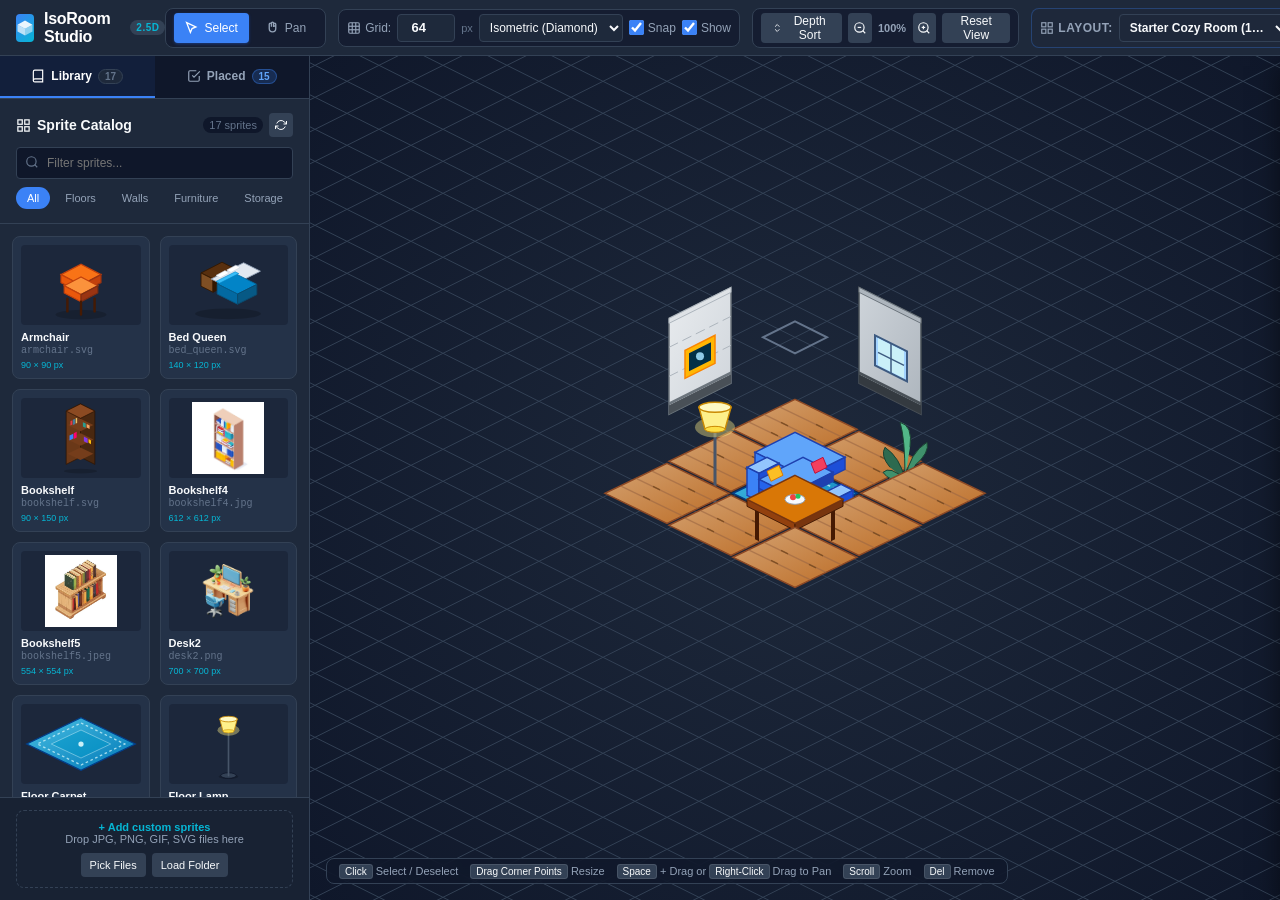
==== commit 2d660fe1: "save and manage layouts" ====
--- a/index.html
+++ b/index.html
@@ -93,6 +93,56 @@
           </svg>
         </button>
         <button id="btnResetView" class="btn" title="Center view & reset zoom">Reset View</button>
+      </div>
+
+      <!-- Room Layout Management (Save, Name, Rename, Delete, Switch) -->
+      <div class="tool-group tool-group-layout">
+        <label for="layoutSelect" class="layout-label" title="Active Room Layout">
+          <svg width="14" height="14" viewBox="0 0 24 24" fill="none" stroke="currentColor" stroke-width="2">
+            <rect x="3" y="3" width="7" height="7"/>
+            <rect x="14" y="3" width="7" height="7"/>
+            <rect x="14" y="14" width="7" height="7"/>
+            <rect x="3" y="14" width="7" height="7"/>
+          </svg>
+          Layout:
+        </label>
+        <select id="layoutSelect" class="tool-select layout-select" title="Switch between saved room layouts">
+        </select>
+
+        <button type="button" id="btnSaveLayout" class="btn btn-sm btn-layout-save" title="Save changes to active layout (Ctrl+S)">
+          <svg width="13" height="13" viewBox="0 0 24 24" fill="none" stroke="currentColor" stroke-width="2">
+            <path d="M19 21H5a2 2 0 0 1-2-2V5a2 2 0 0 1 2-2h11l5 5v11a2 2 0 0 1-2 2z"/>
+            <polyline points="17 21 17 13 7 13 7 21"/>
+          </svg>
+          Save
+        </button>
+
+        <button type="button" id="btnSaveAsLayout" class="btn btn-sm" title="Save current canvas as a new named layout">
+          <svg width="13" height="13" viewBox="0 0 24 24" fill="none" stroke="currentColor" stroke-width="2">
+            <line x1="12" y1="5" x2="12" y2="19"/>
+            <line x1="5" y1="12" x2="19" y2="12"/>
+          </svg>
+          New / Save As...
+        </button>
+
+        <button type="button" id="btnRenameActiveLayout" class="btn btn-sm btn-icon-only" title="Rename active layout">
+          <svg width="13" height="13" viewBox="0 0 24 24" fill="none" stroke="currentColor" stroke-width="2">
+            <path d="M12 20h9"/>
+            <path d="M16.5 3.5a2.121 2.121 0 0 1 3 3L7 19l-4 1 1-4L16.5 3.5z"/>
+          </svg>
+        </button>
+
+        <button type="button" id="btnManageLayouts" class="btn btn-sm" title="Manage all layouts (Rename, Delete, Duplicate, Backup)">
+          <svg width="13" height="13" viewBox="0 0 24 24" fill="none" stroke="currentColor" stroke-width="2">
+            <line x1="8" y1="6" x2="21" y2="6"/>
+            <line x1="8" y1="12" x2="21" y2="12"/>
+            <line x1="8" y1="18" x2="21" y2="18"/>
+            <line x1="3" y1="6" x2="3.01" y2="6"/>
+            <line x1="3" y1="12" x2="3.01" y2="12"/>
+            <line x1="3" y1="18" x2="3.01" y2="18"/>
+          </svg>
+          Manage
+        </button>
       </div>
 
       <!-- Project Actions -->
@@ -530,11 +580,124 @@
     </div>
   </div>
 
+  <!-- Layout Manager Modal -->
+  <div class="modal-backdrop" id="layoutManagerModal">
+    <div class="modal-dialog modal-dialog-layouts">
+      <div class="modal-header">
+        <h3 class="modal-title">
+          <svg width="18" height="18" viewBox="0 0 24 24" fill="none" stroke="currentColor" stroke-width="2">
+            <rect x="3" y="3" width="7" height="7"/>
+            <rect x="14" y="3" width="7" height="7"/>
+            <rect x="14" y="14" width="7" height="7"/>
+            <rect x="3" y="14" width="7" height="7"/>
+          </svg>
+          Manage Room Layouts
+        </h3>
+        <button id="btnCloseLayoutModal" class="btn-close-inspector" title="Close">✕</button>
+      </div>
+
+      <div class="modal-body layout-modal-body">
+        <!-- Top Toolbar within Modal -->
+        <div class="layout-modal-toolbar">
+          <div class="layout-modal-toolbar-left">
+            <button id="btnModalNewBlank" class="btn btn-sm btn-primary">
+              <svg width="13" height="13" viewBox="0 0 24 24" fill="none" stroke="currentColor" stroke-width="2">
+                <line x1="12" y1="5" x2="12" y2="19"/>
+                <line x1="5" y1="12" x2="19" y2="12"/>
+              </svg>
+              New Blank Room
+            </button>
+            <button id="btnModalSaveCurrentAs" class="btn btn-sm">
+              <svg width="13" height="13" viewBox="0 0 24 24" fill="none" stroke="currentColor" stroke-width="2">
+                <path d="M19 21H5a2 2 0 0 1-2-2V5a2 2 0 0 1 2-2h11l5 5v11a2 2 0 0 1-2 2z"/>
+                <polyline points="17 21 17 13 7 13 7 21"/>
+              </svg>
+              Save Canvas As New...
+            </button>
+          </div>
+          <div class="layout-modal-toolbar-right">
+            <label class="btn btn-sm btn-outline-file" title="Import layout from .json file">
+              <svg width="13" height="13" viewBox="0 0 24 24" fill="none" stroke="currentColor" stroke-width="2">
+                <path d="M21 15v4a2 2 0 0 1-2 2H5a2 2 0 0 1-2-2v-4"/>
+                <polyline points="17 8 12 3 7 8"/>
+                <line x1="12" y1="3" x2="12" y2="15"/>
+              </svg>
+              Import JSON
+              <input type="file" id="layoutImportInput" accept=".json" style="display: none;">
+            </label>
+            <button id="btnModalExportAll" class="btn btn-sm" title="Backup all saved layouts to JSON">
+              <svg width="13" height="13" viewBox="0 0 24 24" fill="none" stroke="currentColor" stroke-width="2">
+                <path d="M21 15v4a2 2 0 0 1-2 2H5a2 2 0 0 1-2-2v-4"/>
+                <polyline points="7 10 12 15 17 10"/>
+                <line x1="12" y1="15" x2="12" y2="3"/>
+              </svg>
+              Export All
+            </button>
+          </div>
+        </div>
+
+        <!-- Cards List -->
+        <div class="layout-cards-list" id="layoutCardsList">
+          <!-- Dynamically populated -->
+        </div>
+      </div>
+
+      <div class="modal-footer">
+        <span class="layout-modal-count" id="layoutModalCount">0 saved layouts</span>
+        <button id="btnCloseLayoutModalFooter" class="btn">Close</button>
+      </div>
+    </div>
+  </div>
+
+  <!-- Layout Name / Rename Dialog Modal -->
+  <div class="modal-backdrop" id="layoutPromptModal">
+    <div class="modal-dialog modal-dialog-sm">
+      <div class="modal-header">
+        <h3 class="modal-title" id="layoutPromptTitle">Save Layout</h3>
+        <button id="btnCloseLayoutPrompt" class="btn-close-inspector" title="Close">✕</button>
+      </div>
+      <form id="layoutPromptForm" class="modal-body" style="padding: 20px;">
+        <label for="layoutPromptInput" id="layoutPromptLabel" style="display: block; font-size: 13px; font-weight: 600; margin-bottom: 8px;">Layout Name:</label>
+        <input type="text" id="layoutPromptInput" class="form-input" placeholder="e.g. Cozy Bedroom" required autofocus autocomplete="off" style="width: 100%; box-sizing: border-box;">
+        <div id="layoutPromptHint" style="font-size: 11px; color: var(--text-dim); margin-top: 6px;">Give your isometric room layout a distinct name.</div>
+      </form>
+      <div class="modal-footer">
+        <button type="button" id="btnCancelLayoutPrompt" class="btn">Cancel</button>
+        <button type="button" id="btnConfirmLayoutPrompt" class="btn btn-primary">Save Layout</button>
+      </div>
+    </div>
+  </div>
+
+  <!-- Layout Delete Confirmation Modal -->
+  <div class="modal-backdrop" id="layoutConfirmModal">
+    <div class="modal-dialog modal-dialog-sm">
+      <div class="modal-header">
+        <h3 class="modal-title" style="color: var(--danger);">
+          <svg width="18" height="18" viewBox="0 0 24 24" fill="none" stroke="currentColor" stroke-width="2">
+            <polyline points="3 6 5 6 21 6"/><path d="M19 6v14a2 2 0 0 1-2 2H7a2 2 0 0 1-2-2V6m3 0V4a2 2 0 0 1 2-2h4a2 2 0 0 1 2 2v2"/>
+          </svg>
+          Delete Layout
+        </h3>
+        <button id="btnCloseLayoutConfirm" class="btn-close-inspector" title="Close">✕</button>
+      </div>
+      <div class="modal-body" style="padding: 20px;">
+        <p id="layoutConfirmMessage" style="font-size: 13px; color: var(--text-main); margin: 0; line-height: 1.5;">
+          Are you sure you want to delete this layout?
+        </p>
+      </div>
+      <div class="modal-footer">
+        <button type="button" id="btnCancelLayoutConfirm" class="btn">Cancel</button>
+        <button type="button" id="btnConfirmLayoutDelete" class="btn btn-danger">Delete Layout</button>
+      </div>
+    </div>
+  </div>
+
   <!-- Scripts -->
   <script src="assets/manifest.js?v=2"></script>
   <script src="js/sprites.js?v=2"></script>
   <script src="js/bg_remover.js?v=2"></script>
   <script src="js/canvas.js?v=2"></script>
+  <script src="js/layouts.js?v=2"></script>
   <script src="js/app.js?v=2"></script>
 </body>
 </html>
--- a/css/style.css
+++ b/css/style.css
@@ -172,6 +172,12 @@
   background: var(--bg-panel-light);
 }
 
+.btn svg,
+.btn span,
+.btn-tool svg {
+  pointer-events: none;
+}
+
 .btn:hover {
   background: #475569;
 }
@@ -1410,4 +1416,193 @@
   transform: translateY(-1px);
 }
 
-
+/* ==========================================================================
+   Room Layout Management & Modals
+   ========================================================================== */
+
+.tool-group-layout {
+  border-color: rgba(59, 130, 246, 0.3);
+  background: rgba(30, 41, 59, 0.7);
+}
+
+.layout-label {
+  display: flex;
+  align-items: center;
+  gap: 5px;
+  font-size: 11px;
+  font-weight: 700;
+  text-transform: uppercase;
+  letter-spacing: 0.5px;
+  color: var(--accent);
+}
+
+.layout-select {
+  max-width: 170px;
+  font-weight: 600;
+  background-color: var(--bg-canvas);
+  border-color: var(--border-color);
+  color: var(--text-main);
+  text-overflow: ellipsis;
+  cursor: pointer;
+}
+
+.btn-layout-save {
+  background: rgba(59, 130, 246, 0.15);
+  border-color: rgba(59, 130, 246, 0.35);
+  color: #93c5fd;
+}
+
+.btn-layout-save:hover {
+  background: var(--primary);
+  border-color: var(--primary);
+  color: #fff;
+}
+
+/* Modals */
+.modal-dialog-layouts {
+  max-width: 740px;
+  height: 80vh;
+}
+
+.modal-dialog-sm {
+  max-width: 440px;
+}
+
+.layout-modal-body {
+  padding: 18px 20px;
+  display: flex;
+  flex-direction: column;
+  gap: 14px;
+  overflow: hidden;
+  flex: 1;
+}
+
+.layout-modal-toolbar {
+  display: flex;
+  align-items: center;
+  justify-content: space-between;
+  gap: 10px;
+  padding-bottom: 12px;
+  border-bottom: 1px solid var(--border-color);
+  flex-shrink: 0;
+}
+
+.layout-modal-toolbar-left,
+.layout-modal-toolbar-right {
+  display: flex;
+  align-items: center;
+  gap: 8px;
+}
+
+.btn-outline-file {
+  display: inline-flex;
+  align-items: center;
+  gap: 6px;
+  cursor: pointer;
+  background: transparent;
+  border: 1px solid var(--border-color);
+  color: var(--text-muted);
+  border-radius: var(--radius-sm);
+  padding: 5px 10px;
+  font-size: 12px;
+  font-weight: 600;
+  transition: all 0.15s ease;
+}
+
+.btn-outline-file:hover {
+  border-color: var(--text-muted);
+  color: var(--text-main);
+  background: rgba(255, 255, 255, 0.05);
+}
+
+.layout-cards-list {
+  display: flex;
+  flex-direction: column;
+  gap: 10px;
+  overflow-y: auto;
+  padding-right: 4px;
+  flex: 1;
+}
+
+.layout-card {
+  display: flex;
+  align-items: center;
+  justify-content: space-between;
+  padding: 12px 16px;
+  background: var(--bg-canvas);
+  border: 1px solid var(--border-color);
+  border-radius: var(--radius-md);
+  transition: all 0.15s ease;
+}
+
+.layout-card:hover {
+  border-color: var(--border-color-hover);
+  background: rgba(30, 41, 59, 0.6);
+}
+
+.layout-card.is-active {
+  border-color: var(--primary);
+  background: rgba(59, 130, 246, 0.08);
+  box-shadow: 0 0 0 1px rgba(59, 130, 246, 0.3);
+}
+
+.layout-card-info {
+  display: flex;
+  flex-direction: column;
+  gap: 4px;
+  min-width: 0;
+}
+
+.layout-card-title {
+  font-size: 14px;
+  font-weight: 700;
+  color: var(--text-main);
+  display: flex;
+  align-items: center;
+  gap: 8px;
+}
+
+.layout-badge-active {
+  font-size: 9px;
+  font-weight: 700;
+  text-transform: uppercase;
+  background: var(--primary);
+  color: #ffffff;
+  padding: 2px 6px;
+  border-radius: 4px;
+  letter-spacing: 0.5px;
+}
+
+.layout-card-meta {
+  font-size: 12px;
+  color: var(--text-dim);
+  display: flex;
+  align-items: center;
+  gap: 8px;
+}
+
+.layout-card-actions {
+  display: flex;
+  align-items: center;
+  gap: 6px;
+  flex-shrink: 0;
+}
+
+.layout-modal-count {
+  font-size: 12px;
+  color: var(--text-dim);
+}
+
+.layout-empty-notice {
+  text-align: center;
+  padding: 48px 20px;
+  color: var(--text-dim);
+}
+
+.layout-empty-notice svg {
+  margin-bottom: 12px;
+  color: var(--text-muted);
+}
+
+
+
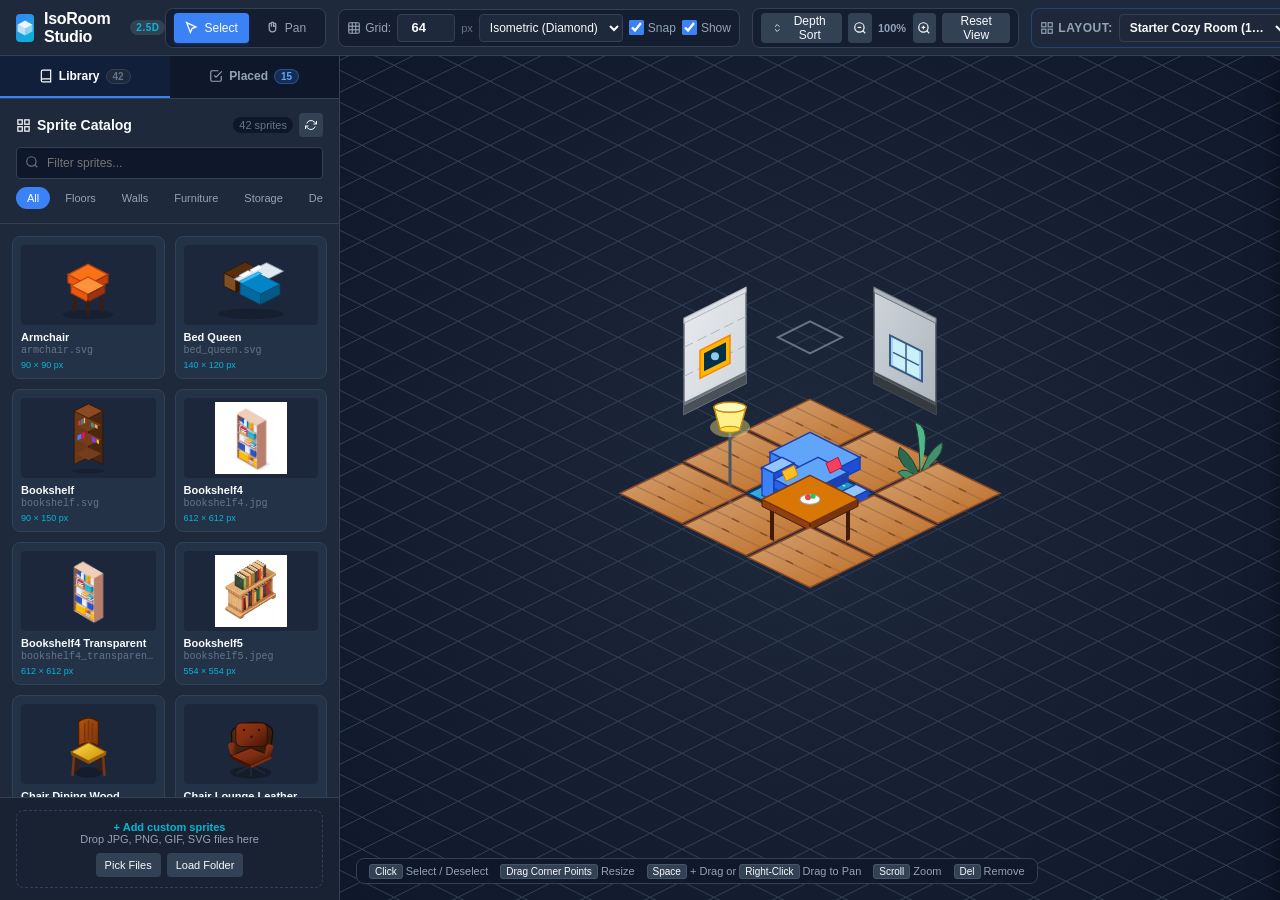
==== commit c341ae76: "library panel can be resized" ====
--- a/index.html
+++ b/index.html
@@ -167,7 +167,7 @@
   <main class="app-body">
 
     <!-- Left Sidebar: Sprite Library & Placed Assets Outliner -->
-    <aside class="sidebar-library">
+    <aside class="sidebar-library" id="sidebarLibrary">
       <!-- Main Sidebar Dual Switcher Tabs -->
       <div class="sidebar-nav-tabs">
         <button type="button" id="tabBtnLibrary" class="sidebar-nav-tab active" title="Browse available sprite library">
@@ -294,6 +294,9 @@
         </div>
       </div>
     </aside>
+
+    <!-- Resizable Splitter Handle for Sidebar -->
+    <div class="sidebar-resizer" id="sidebarResizer" role="separator" aria-orientation="vertical" tabindex="0" title="Drag to resize panel (Double-click to reset width)"></div>
 
     <!-- Center Canvas Workspace -->
     <section class="canvas-viewport" id="canvasViewport">
--- a/css/style.css
+++ b/css/style.css
@@ -25,7 +25,7 @@
   --shadow-sm: 0 1px 3px rgba(0, 0, 0, 0.3);
   --shadow-md: 0 4px 12px rgba(0, 0, 0, 0.4);
   --shadow-lg: 0 10px 25px rgba(0, 0, 0, 0.5);
-  --sidebar-width: 310px;
+  --sidebar-width: 340px;
   --inspector-width: 320px;
   --header-height: 56px;
   --transition: all 0.2s cubic-bezier(0.16, 1, 0.3, 1);
@@ -251,12 +251,64 @@
 /* Sidebar (Library) */
 .sidebar-library {
   width: var(--sidebar-width);
+  min-width: 270px;
+  max-width: 800px;
   background-color: var(--bg-panel);
   border-right: 1px solid var(--border-color);
   display: flex;
   flex-direction: column;
   flex-shrink: 0;
   z-index: 10;
+  position: relative;
+}
+
+/* Sidebar Resizer Splitter */
+.sidebar-resizer {
+  width: 9px;
+  margin-left: -5px;
+  margin-right: -4px;
+  cursor: col-resize;
+  position: relative;
+  z-index: 15;
+  background: transparent;
+  flex-shrink: 0;
+  user-select: none;
+  touch-action: none;
+  outline: none;
+}
+
+.sidebar-resizer::after {
+  content: '';
+  position: absolute;
+  top: 0;
+  bottom: 0;
+  left: 4px;
+  width: 1px;
+  background: var(--border-color);
+  transition: background-color 0.15s ease, width 0.15s ease, left 0.15s ease, box-shadow 0.15s ease;
+}
+
+.sidebar-resizer:hover::after,
+.sidebar-resizer:focus-visible::after,
+.sidebar-resizer.is-resizing::after {
+  background: var(--primary);
+  width: 3px;
+  left: 3px;
+  box-shadow: 0 0 8px rgba(99, 102, 241, 0.6);
+}
+
+body.resizing-sidebar {
+  cursor: col-resize !important;
+  user-select: none !important;
+}
+
+body.resizing-sidebar * {
+  user-select: none !important;
+}
+
+body.resizing-sidebar #roomCanvas,
+body.resizing-sidebar iframe {
+  pointer-events: none !important;
 }
 
 /* Sidebar Dual Switcher Tabs */
@@ -627,7 +679,7 @@
   overflow-y: auto;
   padding: 12px;
   display: grid;
-  grid-template-columns: repeat(2, 1fr);
+  grid-template-columns: repeat(2, minmax(0, 1fr));
   gap: 10px;
   align-content: start;
 }
@@ -676,6 +728,7 @@
   display: flex;
   flex-direction: column;
   gap: 2px;
+  min-width: 0;
 }
 
 .sprite-name {
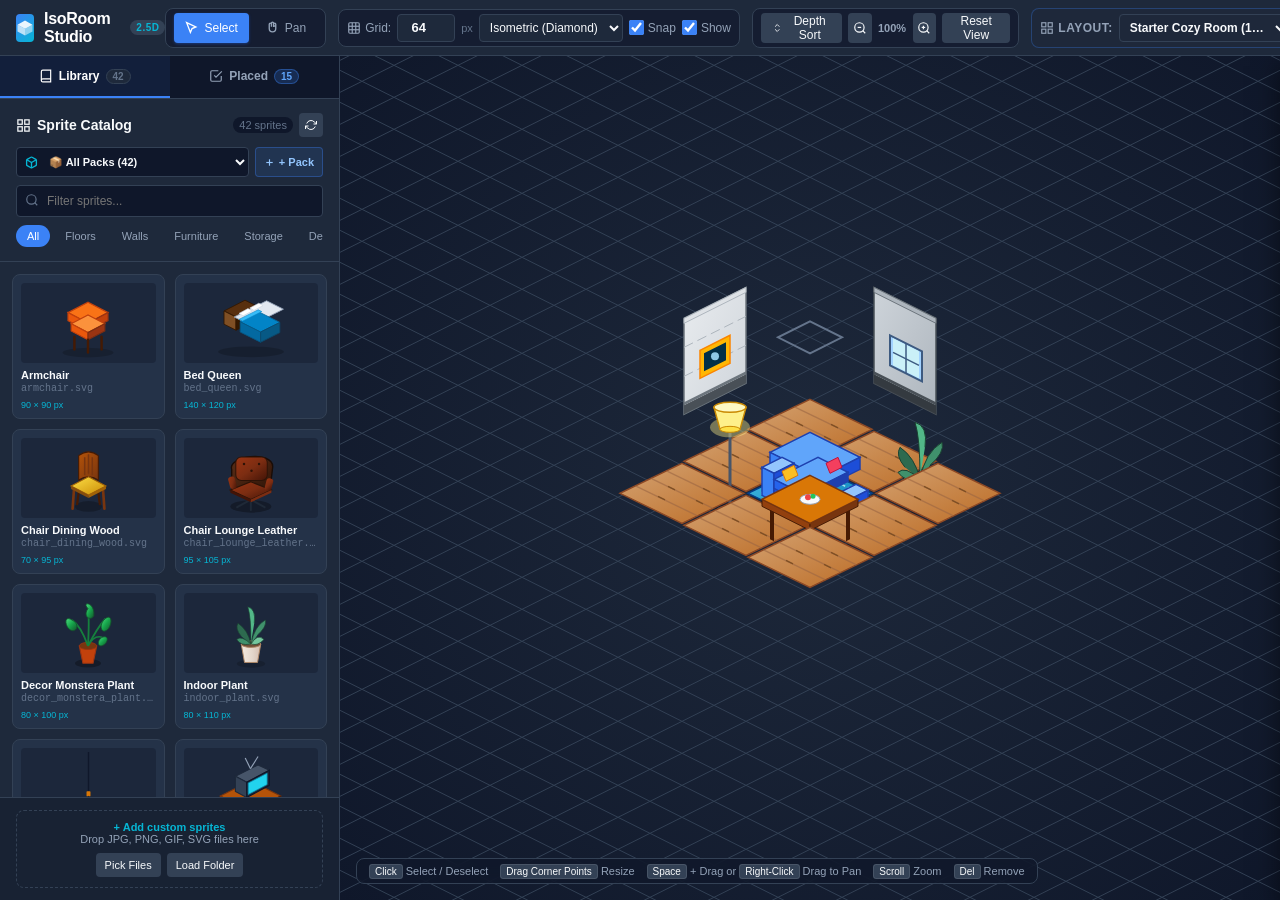
==== commit 6fae7547: "added sprite packs feature" ====
--- a/index.html
+++ b/index.html
@@ -211,6 +211,28 @@
                 </svg>
               </button>
             </div>
+          </div>
+
+          <!-- Pack Selector Row -->
+          <div class="pack-filter-bar">
+            <div class="pack-dropdown-wrap">
+              <span class="pack-icon" title="Active sprite pack">
+                <svg width="13" height="13" viewBox="0 0 24 24" fill="none" stroke="currentColor" stroke-width="2.5">
+                  <path d="M21 16V8a2 2 0 0 0-1-1.73l-7-4a2 2 0 0 0-2 0l-7 4A2 2 0 0 0 3 8v8a2 2 0 0 0 1 1.73l7 4a2 2 0 0 0 2 0l7-4A2 2 0 0 0 21 16z"/>
+                  <polyline points="3.27 6.96 12 12.01 20.73 6.96"/>
+                  <line x1="12" y1="22.08" x2="12" y2="12"/>
+                </svg>
+              </span>
+              <select id="packSelect" class="pack-select" title="Filter by sprite pack / folder">
+                <option value="All">📦 All Packs</option>
+              </select>
+            </div>
+            <button type="button" id="btnNewPack" class="btn btn-sm btn-new-pack" title="Create a new pack folder">
+              <svg width="11" height="11" viewBox="0 0 24 24" fill="none" stroke="currentColor" stroke-width="2.5">
+                <line x1="12" y1="5" x2="12" y2="19"/><line x1="5" y1="12" x2="19" y2="12"/>
+              </svg>
+              + Pack
+            </button>
           </div>
 
           <div class="search-box">
--- a/css/style.css
+++ b/css/style.css
@@ -609,6 +609,85 @@
   border-radius: 10px;
 }
 
+/* Sprite Pack Filter Bar */
+.pack-filter-bar {
+  display: flex;
+  align-items: center;
+  gap: 6px;
+  margin-bottom: 8px;
+}
+
+.pack-dropdown-wrap {
+  flex: 1;
+  position: relative;
+  display: flex;
+  align-items: center;
+}
+
+.pack-icon {
+  position: absolute;
+  left: 9px;
+  color: var(--accent);
+  pointer-events: none;
+  display: flex;
+  align-items: center;
+  z-index: 1;
+}
+
+.pack-select {
+  width: 100%;
+  height: 30px;
+  background: var(--bg-main);
+  border: 1px solid var(--border-color);
+  border-radius: var(--radius-sm);
+  color: var(--text-main);
+  padding: 0 8px 0 28px;
+  font-size: 11px;
+  font-weight: 600;
+  cursor: pointer;
+  outline: none;
+  transition: var(--transition);
+}
+
+.pack-select:focus,
+.pack-select:hover {
+  border-color: var(--primary);
+}
+
+.btn-new-pack {
+  height: 30px;
+  padding: 0 8px;
+  font-size: 11px;
+  font-weight: 600;
+  display: flex;
+  align-items: center;
+  gap: 4px;
+  white-space: nowrap;
+  background: rgba(59, 130, 246, 0.12);
+  border-color: rgba(59, 130, 246, 0.35);
+  color: #93c5fd;
+}
+
+.btn-new-pack:hover {
+  background: var(--primary);
+  border-color: var(--primary);
+  color: #fff;
+}
+
+.sprite-pack-badge {
+  font-size: 9px;
+  font-weight: 600;
+  color: var(--accent);
+  background: rgba(6, 182, 212, 0.1);
+  padding: 1px 4px;
+  border-radius: 3px;
+  display: inline-block;
+  white-space: nowrap;
+  overflow: hidden;
+  text-overflow: ellipsis;
+  max-width: 90px;
+}
+
 .search-box {
   position: relative;
   margin-bottom: 8px;
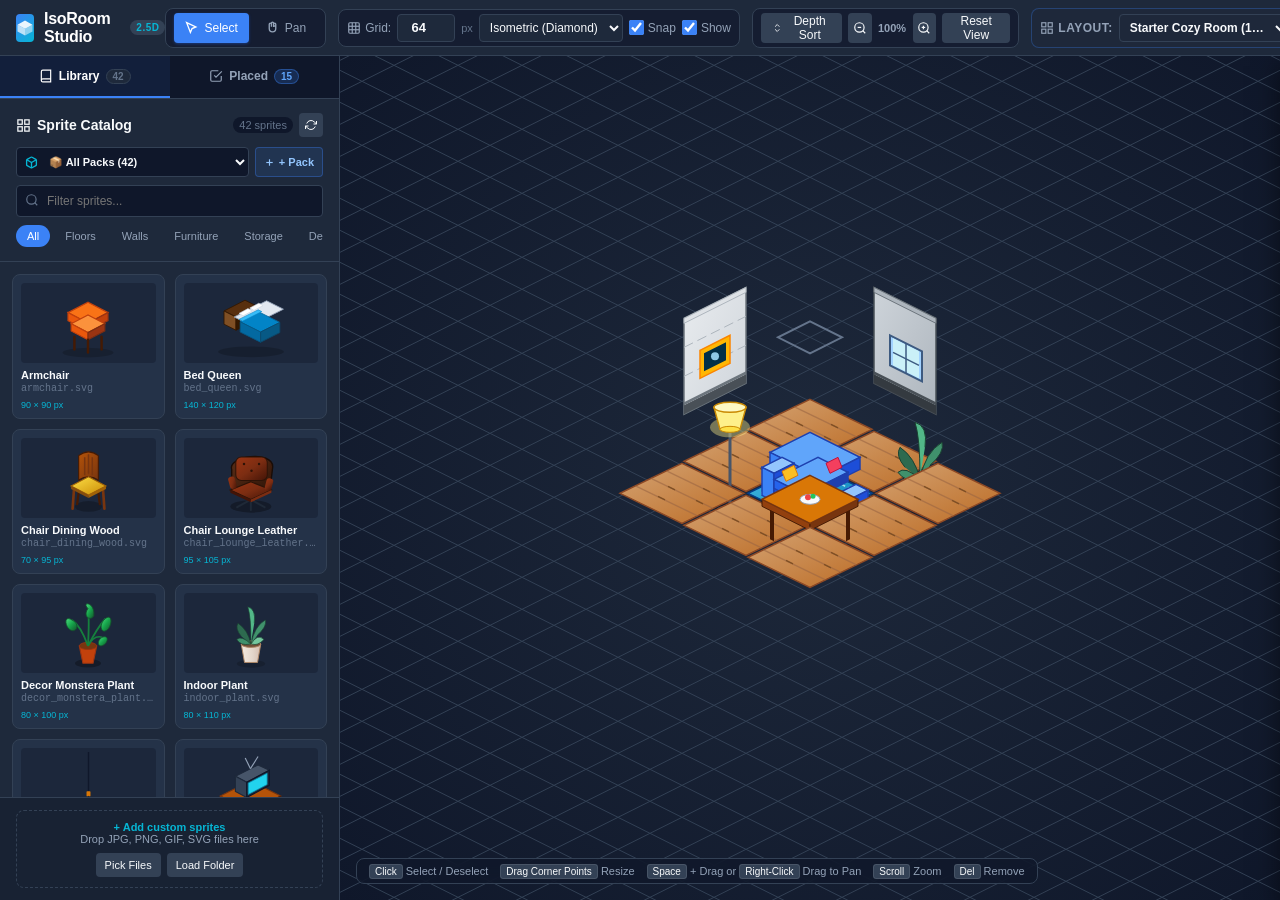
==== commit c736cebe: "added sprite rotation and flip vert and horz" ====
--- a/index.html
+++ b/index.html
@@ -427,6 +427,68 @@
               </svg>
               Set Dimensions
             </button>
+          </div>
+        </div>
+
+        <!-- Transform & Orientation -->
+        <div class="inspector-section">
+          <span class="section-label">Transform & Orientation</span>
+          
+          <div class="transform-controls">
+            <!-- Rotation Input & Step Buttons -->
+            <div class="rotation-input-row">
+              <div class="dim-input-group">
+                <label for="inspRotationInput">Rotation</label>
+                <div class="dim-input-wrapper">
+                  <input type="number" id="inspRotationInput" step="1" value="0">
+                  <span class="dim-unit">°</span>
+                </div>
+              </div>
+              <div class="rotation-step-buttons">
+                <button id="btnRotateCCW" class="btn btn-icon-step" title="Rotate 45° Counter-Clockwise (-45°)">
+                  <svg width="14" height="14" viewBox="0 0 24 24" fill="none" stroke="currentColor" stroke-width="2">
+                    <path d="M3 12a9 9 0 1 0 9-9 9.75 9.75 0 0 0-6.74 2.74L3 8"/>
+                    <path d="M3 3v5h5"/>
+                  </svg>
+                  -45°
+                </button>
+                <button id="btnRotateCW" class="btn btn-icon-step" title="Rotate 45° Clockwise (+45°)">
+                  <svg width="14" height="14" viewBox="0 0 24 24" fill="none" stroke="currentColor" stroke-width="2">
+                    <path d="M21 12a9 9 0 1 1-9-9 9.75 9.75 0 0 1 6.74 2.74L21 8"/>
+                    <path d="M21 3v5h-5"/>
+                  </svg>
+                  +45°
+                </button>
+                <button id="btnResetRotation" class="btn btn-icon-step" title="Reset Rotation (0°)">0°</button>
+              </div>
+            </div>
+
+            <!-- Angle Presets -->
+            <div class="preset-buttons angle-preset-buttons">
+              <button class="preset-btn angle-preset-btn" data-angle="0">0°</button>
+              <button class="preset-btn angle-preset-btn" data-angle="45">45°</button>
+              <button class="preset-btn angle-preset-btn" data-angle="90">90°</button>
+              <button class="preset-btn angle-preset-btn" data-angle="180">180°</button>
+              <button class="preset-btn angle-preset-btn" data-angle="270">270°</button>
+            </div>
+
+            <!-- Flip Buttons -->
+            <div class="flip-buttons-row">
+              <button id="btnFlipH" class="btn btn-flip" title="Flip Horizontally">
+                <svg width="14" height="14" viewBox="0 0 24 24" fill="none" stroke="currentColor" stroke-width="2">
+                  <path d="m3 7 5 5-5 5V7z"/>
+                  <path d="m21 7-5 5 5 5V7z"/>
+                </svg>
+                Flip Horizontal
+              </button>
+              <button id="btnFlipV" class="btn btn-flip" title="Flip Vertically">
+                <svg width="14" height="14" viewBox="0 0 24 24" fill="none" stroke="currentColor" stroke-width="2">
+                  <path d="m7 3 5 5 5-5H7z"/>
+                  <path d="m7 21 5-5 5 5H7z"/>
+                </svg>
+                Flip Vertical
+              </button>
+            </div>
           </div>
         </div>
 
--- a/css/style.css
+++ b/css/style.css
@@ -1237,6 +1237,90 @@
   font-weight: 600;
 }
 
+/* Transform & Orientation Controls */
+.transform-controls {
+  display: flex;
+  flex-direction: column;
+  gap: 10px;
+}
+
+.rotation-input-row {
+  display: flex;
+  align-items: flex-end;
+  gap: 8px;
+}
+
+.rotation-input-row .dim-input-group {
+  flex: 1;
+}
+
+.rotation-step-buttons {
+  display: flex;
+  gap: 4px;
+}
+
+.btn-icon-step {
+  display: inline-flex;
+  align-items: center;
+  justify-content: center;
+  gap: 3px;
+  height: 32px;
+  padding: 0 8px;
+  font-size: 11px;
+  font-weight: 600;
+  border: 1px solid var(--border-color);
+  background: var(--bg-panel);
+  color: var(--text-muted);
+  border-radius: var(--radius-sm);
+  cursor: pointer;
+  transition: var(--transition);
+}
+
+.btn-icon-step:hover {
+  background: var(--bg-panel-light);
+  color: var(--text-main);
+  border-color: var(--primary);
+}
+
+.angle-preset-buttons {
+  margin-top: -2px;
+}
+
+.flip-buttons-row {
+  display: grid;
+  grid-template-columns: 1fr 1fr;
+  gap: 6px;
+}
+
+.btn-flip {
+  display: inline-flex;
+  align-items: center;
+  justify-content: center;
+  gap: 6px;
+  height: 32px;
+  font-size: 12px;
+  font-weight: 500;
+  background: var(--bg-panel);
+  border: 1px solid var(--border-color);
+  color: var(--text-muted);
+  border-radius: var(--radius-sm);
+  cursor: pointer;
+  transition: var(--transition);
+}
+
+.btn-flip:hover {
+  background: var(--bg-panel-light);
+  color: var(--text-main);
+  border-color: var(--primary);
+}
+
+.btn-flip.active {
+  background: rgba(37, 99, 235, 0.2);
+  border-color: var(--primary);
+  color: #60a5fa;
+  font-weight: 600;
+}
+
 /* Layer & Action Buttons */
 .layer-controls {
   display: grid;
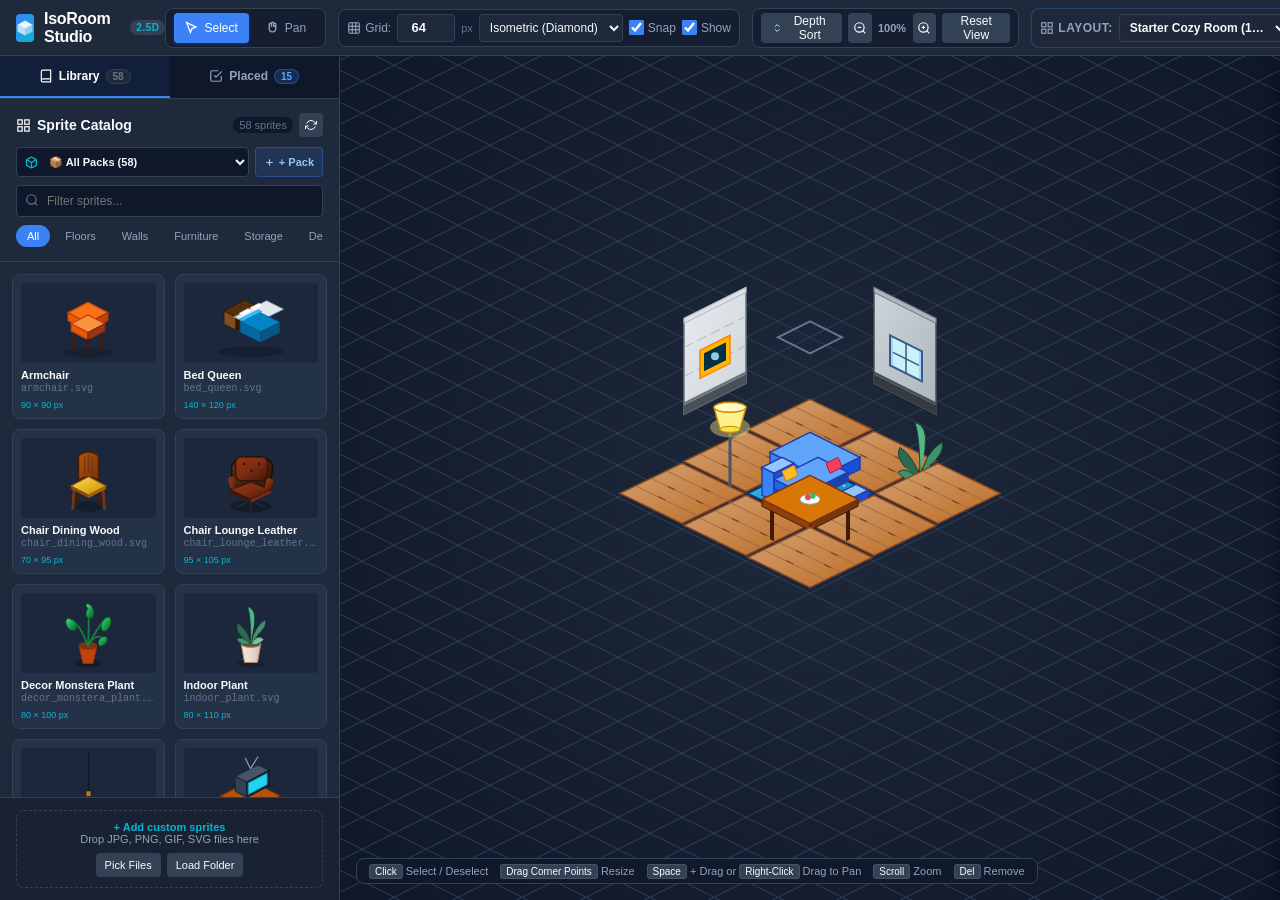
==== commit 279ccb9d: "." ====
--- a/index.html
+++ b/index.html
@@ -367,6 +367,20 @@
             <div class="info-row">
               <span class="info-key">Filename</span>
               <span class="info-val" id="inspFilename">-</span>
+            </div>
+            <div class="info-row">
+              <span class="info-key">Category</span>
+              <div class="info-val" style="padding: 0;">
+                <select id="inspCategorySelect" class="insp-category-select" title="Change category in sprite library and manifest">
+                  <option value="Furniture">Furniture</option>
+                  <option value="Floors">Floors</option>
+                  <option value="Walls">Walls</option>
+                  <option value="Storage">Storage</option>
+                  <option value="Decor">Decor</option>
+                  <option value="Lighting">Lighting</option>
+                  <option value="Custom">Custom</option>
+                </select>
+              </div>
             </div>
             <div class="info-row">
               <span class="info-key">Original Size</span>
@@ -649,12 +663,19 @@
             </svg>
             Download PNG
           </button>
-          <button id="btnSaveToAssets" class="btn" title="Save directly into assets/sprites folder on disk">
+          <button id="btnSaveOverwrite" class="btn" title="Overwrite sprite in library">
             <svg width="14" height="14" viewBox="0 0 24 24" fill="none" stroke="currentColor" stroke-width="2">
               <path d="M19 21H5a2 2 0 0 1-2-2V5a2 2 0 0 1 2-2h11l5 5v11a2 2 0 0 1-2 2z"/>
               <polyline points="17 21 17 13 7 13 7 21"/>
             </svg>
-            Save to Assets
+            Save
+          </button>
+          <button id="btnSaveToAssets" class="btn" title="Save a new asset copy in the library">
+            <svg width="14" height="14" viewBox="0 0 24 24" fill="none" stroke="currentColor" stroke-width="2">
+              <rect x="9" y="9" width="13" height="13" rx="2" ry="2"/>
+              <path d="M5 15H4a2 2 0 0 1-2-2V4a2 2 0 0 1 2-2h9a2 2 0 0 1 2 2v1"/>
+            </svg>
+            Save as New Asset
           </button>
           <button id="btnApplyTransparent" class="btn btn-primary" title="Apply transparent background to sprite on canvas">
             <svg width="14" height="14" viewBox="0 0 24 24" fill="none" stroke="currentColor" stroke-width="2">
--- a/css/style.css
+++ b/css/style.css
@@ -876,6 +876,33 @@
   transform: scale(1.1);
 }
 
+.sprite-inspect-btn {
+  position: absolute;
+  top: 8px;
+  right: 34px;
+  width: 22px;
+  height: 22px;
+  border-radius: 50%;
+  background: rgba(30, 41, 59, 0.9);
+  color: #94a3b8;
+  display: flex;
+  align-items: center;
+  justify-content: center;
+  border: 1px solid var(--border-color);
+  cursor: pointer;
+  opacity: 0;
+  transform: scale(0.8);
+  transition: var(--transition);
+  z-index: 2;
+}
+
+.sprite-inspect-btn:hover {
+  background: var(--primary);
+  color: white;
+  border-color: var(--primary);
+  transform: scale(1.1);
+}
+
 .sprite-del-lib-btn {
   position: absolute;
   top: 8px;
@@ -905,6 +932,7 @@
 
 .sprite-card:hover .sprite-add-overlay,
 .sprite-card:hover .sprite-wand-btn,
+.sprite-card:hover .sprite-inspect-btn,
 .sprite-card:hover .sprite-del-lib-btn {
   opacity: 1;
   transform: scale(1);
@@ -1125,6 +1153,27 @@
   text-align: right;
 }
 
+.insp-category-select {
+  background: var(--bg-surface);
+  color: var(--text-main);
+  border: 1px solid var(--border-color);
+  border-radius: var(--radius-sm);
+  padding: 3px 6px;
+  font-size: 11px;
+  font-weight: 600;
+  font-family: var(--font-sans);
+  cursor: pointer;
+  outline: none;
+  max-width: 140px;
+  transition: border-color var(--transition-fast), background var(--transition-fast);
+}
+
+.insp-category-select:hover,
+.insp-category-select:focus {
+  border-color: var(--primary);
+  background: var(--bg-surface-hover);
+}
+
 /* Dimensions Editor */
 .dimension-editor {
   background: var(--bg-main);
@@ -1449,6 +1498,7 @@
   display: flex;
   align-items: center;
   justify-content: space-between;
+  flex-shrink: 0;
 }
 
 .modal-title {
@@ -1473,13 +1523,16 @@
   display: grid;
   grid-template-columns: 1fr 1fr;
   gap: 16px;
-  min-height: 260px;
+  width: 100%;
 }
 
 .compare-col {
   display: flex;
   flex-direction: column;
   gap: 8px;
+  min-width: 0;
+  min-height: 0;
+  overflow: hidden;
 }
 
 .compare-header {
@@ -1491,11 +1544,14 @@
   display: flex;
   align-items: center;
   justify-content: space-between;
+  flex-shrink: 0;
 }
 
 .compare-view-box {
-  flex: 1;
-  height: 240px;
+  height: 210px;
+  max-height: 210px;
+  min-height: 210px;
+  width: 100%;
   border: 1px solid var(--border-color);
   border-radius: var(--radius-md);
   overflow: hidden;
@@ -1504,12 +1560,18 @@
   justify-content: center;
   position: relative;
   background: #0f172a;
+  box-sizing: border-box;
+  padding: 8px;
+  flex-shrink: 0;
 }
 
 .compare-view-box img,
 .compare-view-box canvas {
-  max-width: 92%;
-  max-height: 92%;
+  display: block;
+  max-width: 100%;
+  max-height: 194px;
+  width: auto;
+  height: auto;
   object-fit: contain;
   image-rendering: auto;
 }
@@ -1519,10 +1581,11 @@
   background: var(--bg-main);
   border: 1px solid var(--border-color);
   border-radius: var(--radius-md);
-  padding: 14px 16px;
-  display: flex;
-  flex-direction: column;
-  gap: 12px;
+  padding: 12px 16px;
+  display: flex;
+  flex-direction: column;
+  gap: 10px;
+  flex-shrink: 0;
 }
 
 .bg-controls-row {
@@ -1613,6 +1676,7 @@
   align-items: center;
   justify-content: space-between;
   background: rgba(15, 23, 42, 0.5);
+  flex-shrink: 0;
 }
 
 .modal-footer-actions {
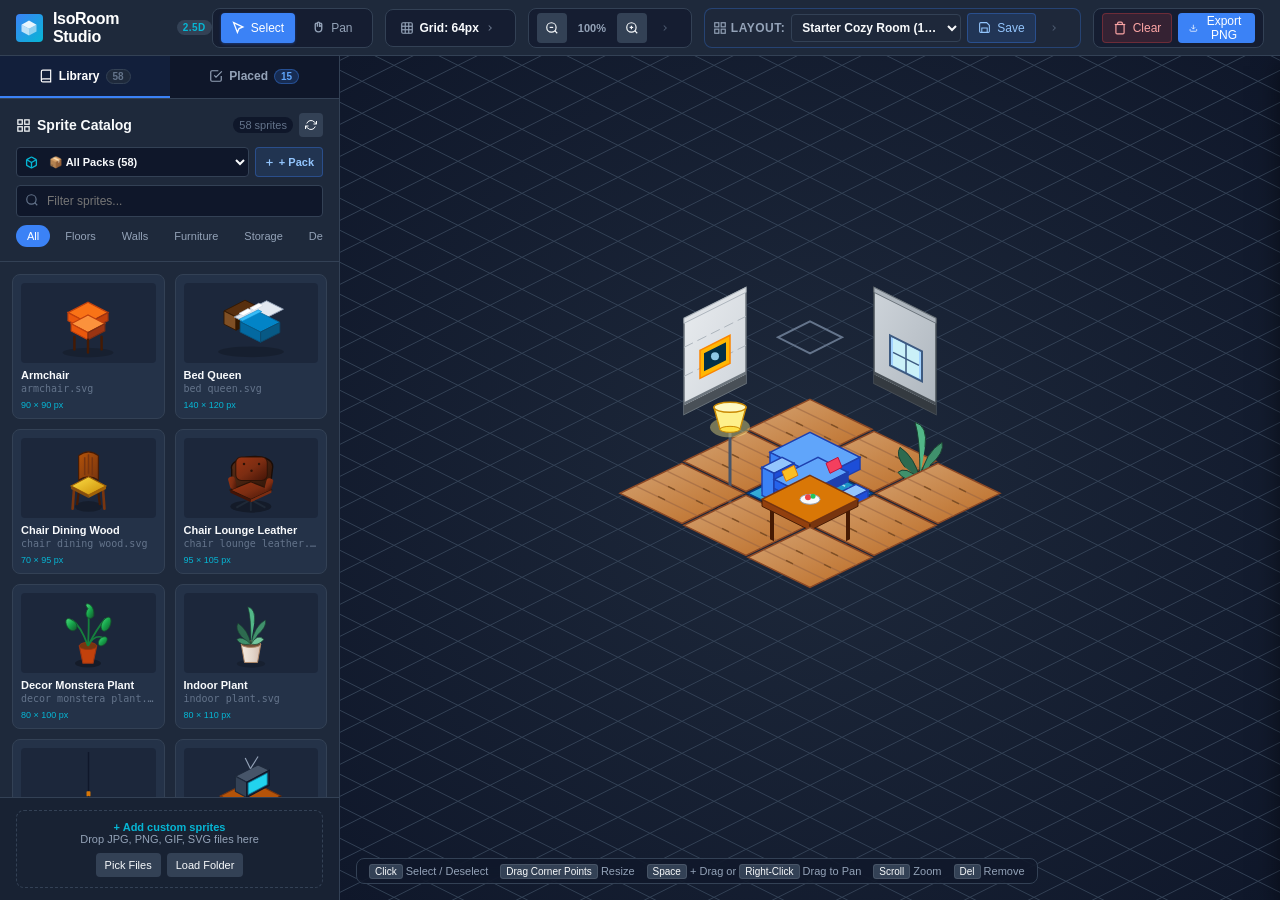
==== commit c0763b84: "toolbar reduced in size" ====
--- a/index.html
+++ b/index.html
@@ -40,9 +40,9 @@
         </button>
       </div>
 
-      <!-- Grid Controls -->
-      <div class="tool-group">
-        <label for="gridSizeInput" title="Tile width for grid">
+      <!-- Grid Controls (Collapsible) -->
+      <div class="tool-group tool-group-collapsible" id="groupGrid" data-group="grid">
+        <button type="button" class="tool-group-toggle" id="btnToggleGridGroup" title="Expand/collapse grid controls">
           <svg width="14" height="14" viewBox="0 0 24 24" fill="none" stroke="currentColor" stroke-width="2">
             <rect x="3" y="3" width="18" height="18" rx="2"/>
             <line x1="3" y1="9" x2="21" y2="9"/>
@@ -50,37 +50,37 @@
             <line x1="9" y1="3" x2="9" y2="21"/>
             <line x1="15" y1="3" x2="15" y2="21"/>
           </svg>
-          Grid:
-        </label>
-        <input type="number" id="gridSizeInput" class="tool-input-number" min="8" max="256" step="8" value="64" title="Grid Size (px)">
-        <span style="font-size: 11px; color: var(--text-dim);">px</span>
-
-        <select id="gridTypeSelect" class="tool-select" title="Grid Projection Style">
-          <option value="isometric" selected>Isometric (Diamond)</option>
-          <option value="rectangular">Orthogonal (Square)</option>
-        </select>
-
-        <label class="toggle-label" title="Snap sprite movement to grid">
-          <input type="checkbox" id="snapToggle" checked>
-          Snap
-        </label>
-
-        <label class="toggle-label" title="Show/Hide grid lines">
-          <input type="checkbox" id="showGridToggle" checked>
-          Show
-        </label>
-      </div>
-
-      <!-- Depth Sorting & View Tools -->
-      <div class="tool-group">
-        <button id="btnAutoSort" class="btn" title="Sort sprites by isometric depth (bottom Y)">
-          <svg width="14" height="14" viewBox="0 0 24 24" fill="none" stroke="currentColor" stroke-width="2">
-            <polyline points="7 15 12 20 17 15"/>
-            <polyline points="7 9 12 4 17 9"/>
-          </svg>
-          Depth Sort
-        </button>
-
+          <span class="tool-group-badge" id="gridSummaryBadge">Grid: 64px</span>
+          <span class="tool-group-chevron">
+            <svg width="10" height="10" viewBox="0 0 24 24" fill="none" stroke="currentColor" stroke-width="2.5">
+              <polyline points="6 9 12 15 18 9"/>
+            </svg>
+          </span>
+        </button>
+
+        <div class="tool-group-drawer">
+          <input type="number" id="gridSizeInput" class="tool-input-number" min="8" max="256" step="8" value="64" title="Grid Size (px)">
+          <span style="font-size: 11px; color: var(--text-dim);">px</span>
+
+          <select id="gridTypeSelect" class="tool-select" title="Grid Projection Style">
+            <option value="isometric" selected>Isometric (Diamond)</option>
+            <option value="rectangular">Orthogonal (Square)</option>
+          </select>
+
+          <label class="toggle-label" title="Snap sprite movement to grid">
+            <input type="checkbox" id="snapToggle" checked>
+            Snap
+          </label>
+
+          <label class="toggle-label" title="Show/Hide grid lines">
+            <input type="checkbox" id="showGridToggle" checked>
+            Show
+          </label>
+        </div>
+      </div>
+
+      <!-- Depth Sorting & View Tools (Collapsible) -->
+      <div class="tool-group tool-group-collapsible" id="groupView" data-group="view">
         <button id="btnZoomOut" class="btn btn-icon-only" title="Zoom Out (-)">
           <svg width="14" height="14" viewBox="0 0 24 24" fill="none" stroke="currentColor" stroke-width="2">
             <circle cx="11" cy="11" r="8"/><line x1="21" y1="21" x2="16.65" y2="16.65"/><line x1="8" y1="11" x2="14" y2="11"/>
@@ -92,11 +92,29 @@
             <circle cx="11" cy="11" r="8"/><line x1="21" y1="21" x2="16.65" y2="16.65"/><line x1="11" y1="8" x2="11" y2="14"/><line x1="8" y1="11" x2="14" y2="11"/>
           </svg>
         </button>
-        <button id="btnResetView" class="btn" title="Center view & reset zoom">Reset View</button>
-      </div>
-
-      <!-- Room Layout Management (Save, Name, Rename, Delete, Switch) -->
-      <div class="tool-group tool-group-layout">
+
+        <button type="button" class="tool-group-toggle tool-group-toggle-icon" id="btnToggleViewGroup" title="Expand/collapse Depth Sort & View tools">
+          <span class="tool-group-chevron">
+            <svg width="10" height="10" viewBox="0 0 24 24" fill="none" stroke="currentColor" stroke-width="2.5">
+              <polyline points="6 9 12 15 18 9"/>
+            </svg>
+          </span>
+        </button>
+
+        <div class="tool-group-drawer">
+          <button id="btnAutoSort" class="btn" title="Sort sprites by isometric depth (bottom Y)">
+            <svg width="14" height="14" viewBox="0 0 24 24" fill="none" stroke="currentColor" stroke-width="2">
+              <polyline points="7 15 12 20 17 15"/>
+              <polyline points="7 9 12 4 17 9"/>
+            </svg>
+            Depth Sort
+          </button>
+          <button id="btnResetView" class="btn" title="Center view & reset zoom">Reset View</button>
+        </div>
+      </div>
+
+      <!-- Room Layout Management (Collapsible Secondary Actions) -->
+      <div class="tool-group tool-group-layout tool-group-collapsible" id="groupLayout" data-group="layout">
         <label for="layoutSelect" class="layout-label" title="Active Room Layout">
           <svg width="14" height="14" viewBox="0 0 24 24" fill="none" stroke="currentColor" stroke-width="2">
             <rect x="3" y="3" width="7" height="7"/>
@@ -117,32 +135,42 @@
           Save
         </button>
 
-        <button type="button" id="btnSaveAsLayout" class="btn btn-sm" title="Save current canvas as a new named layout">
-          <svg width="13" height="13" viewBox="0 0 24 24" fill="none" stroke="currentColor" stroke-width="2">
-            <line x1="12" y1="5" x2="12" y2="19"/>
-            <line x1="5" y1="12" x2="19" y2="12"/>
-          </svg>
-          New / Save As...
-        </button>
-
-        <button type="button" id="btnRenameActiveLayout" class="btn btn-sm btn-icon-only" title="Rename active layout">
-          <svg width="13" height="13" viewBox="0 0 24 24" fill="none" stroke="currentColor" stroke-width="2">
-            <path d="M12 20h9"/>
-            <path d="M16.5 3.5a2.121 2.121 0 0 1 3 3L7 19l-4 1 1-4L16.5 3.5z"/>
-          </svg>
-        </button>
-
-        <button type="button" id="btnManageLayouts" class="btn btn-sm" title="Manage all layouts (Rename, Delete, Duplicate, Backup)">
-          <svg width="13" height="13" viewBox="0 0 24 24" fill="none" stroke="currentColor" stroke-width="2">
-            <line x1="8" y1="6" x2="21" y2="6"/>
-            <line x1="8" y1="12" x2="21" y2="12"/>
-            <line x1="8" y1="18" x2="21" y2="18"/>
-            <line x1="3" y1="6" x2="3.01" y2="6"/>
-            <line x1="3" y1="12" x2="3.01" y2="12"/>
-            <line x1="3" y1="18" x2="3.01" y2="18"/>
-          </svg>
-          Manage
-        </button>
+        <button type="button" class="tool-group-toggle tool-group-toggle-icon" id="btnToggleLayoutGroup" title="Expand/collapse extra layout actions (New, Rename, Manage)">
+          <span class="tool-group-chevron">
+            <svg width="10" height="10" viewBox="0 0 24 24" fill="none" stroke="currentColor" stroke-width="2.5">
+              <polyline points="6 9 12 15 18 9"/>
+            </svg>
+          </span>
+        </button>
+
+        <div class="tool-group-drawer">
+          <button type="button" id="btnSaveAsLayout" class="btn btn-sm" title="Save current canvas as a new named layout">
+            <svg width="13" height="13" viewBox="0 0 24 24" fill="none" stroke="currentColor" stroke-width="2">
+              <line x1="12" y1="5" x2="12" y2="19"/>
+              <line x1="5" y1="12" x2="19" y2="12"/>
+            </svg>
+            New
+          </button>
+
+          <button type="button" id="btnRenameActiveLayout" class="btn btn-sm btn-icon-only" title="Rename active layout">
+            <svg width="13" height="13" viewBox="0 0 24 24" fill="none" stroke="currentColor" stroke-width="2">
+              <path d="M12 20h9"/>
+              <path d="M16.5 3.5a2.121 2.121 0 0 1 3 3L7 19l-4 1 1-4L16.5 3.5z"/>
+            </svg>
+          </button>
+
+          <button type="button" id="btnManageLayouts" class="btn btn-sm" title="Manage all layouts (Rename, Delete, Duplicate, Backup)">
+            <svg width="13" height="13" viewBox="0 0 24 24" fill="none" stroke="currentColor" stroke-width="2">
+              <line x1="8" y1="6" x2="21" y2="6"/>
+              <line x1="8" y1="12" x2="21" y2="12"/>
+              <line x1="8" y1="18" x2="21" y2="18"/>
+              <line x1="3" y1="6" x2="3.01" y2="6"/>
+              <line x1="3" y1="12" x2="3.01" y2="12"/>
+              <line x1="3" y1="18" x2="3.01" y2="18"/>
+            </svg>
+            Manage
+          </button>
+        </div>
       </div>
 
       <!-- Project Actions -->
--- a/css/style.css
+++ b/css/style.css
@@ -114,6 +114,99 @@
   border: 1px solid var(--border-color);
 }
 
+/* Collapsible Toolbar Groups */
+.tool-group-collapsible {
+  position: relative;
+  transition: background-color var(--transition-fast), border-color var(--transition-fast);
+}
+
+.tool-group-toggle {
+  display: inline-flex;
+  align-items: center;
+  gap: 6px;
+  background: transparent;
+  border: none;
+  color: var(--text-muted);
+  cursor: pointer;
+  padding: 3px 6px;
+  height: 28px;
+  font-size: 12px;
+  font-weight: 600;
+  font-family: inherit;
+  border-radius: var(--radius-sm);
+  transition: color var(--transition-fast), background var(--transition-fast);
+  white-space: nowrap;
+  user-select: none;
+}
+
+.tool-group-toggle:hover {
+  color: var(--text-main);
+  background: rgba(255, 255, 255, 0.08);
+}
+
+.tool-group-toggle:focus-visible {
+  outline: 2px solid var(--primary);
+  outline-offset: 1px;
+}
+
+.tool-group-toggle-icon {
+  width: 24px;
+  height: 28px;
+  padding: 0;
+  justify-content: center;
+  color: var(--text-dim);
+}
+
+.tool-group-toggle-icon:hover {
+  color: var(--text-main);
+}
+
+.tool-group-badge {
+  font-size: 12px;
+  font-weight: 600;
+  color: var(--text-main);
+  white-space: nowrap;
+}
+
+.tool-group-chevron {
+  display: inline-flex;
+  align-items: center;
+  justify-content: center;
+  transition: transform 0.25s cubic-bezier(0.4, 0, 0.2, 1);
+  transform: rotate(-90deg);
+  opacity: 0.7;
+}
+
+.tool-group-collapsible.is-expanded .tool-group-chevron {
+  transform: rotate(90deg);
+  opacity: 1;
+}
+
+.tool-group-collapsible.is-expanded .tool-group-toggle {
+  color: var(--accent);
+}
+
+.tool-group-drawer {
+  display: inline-flex;
+  align-items: center;
+  gap: 6px;
+  overflow: hidden;
+  max-width: 0;
+  opacity: 0;
+  visibility: hidden;
+  pointer-events: none;
+  white-space: nowrap;
+  transition: max-width 0.3s cubic-bezier(0.4, 0, 0.2, 1), opacity 0.22s ease, margin 0.25s ease, visibility 0.3s;
+}
+
+.tool-group-collapsible.is-expanded .tool-group-drawer {
+  max-width: 600px;
+  opacity: 1;
+  visibility: visible;
+  pointer-events: auto;
+  margin-left: 4px;
+}
+
 .tool-group label {
   font-size: 12px;
   color: var(--text-muted);
